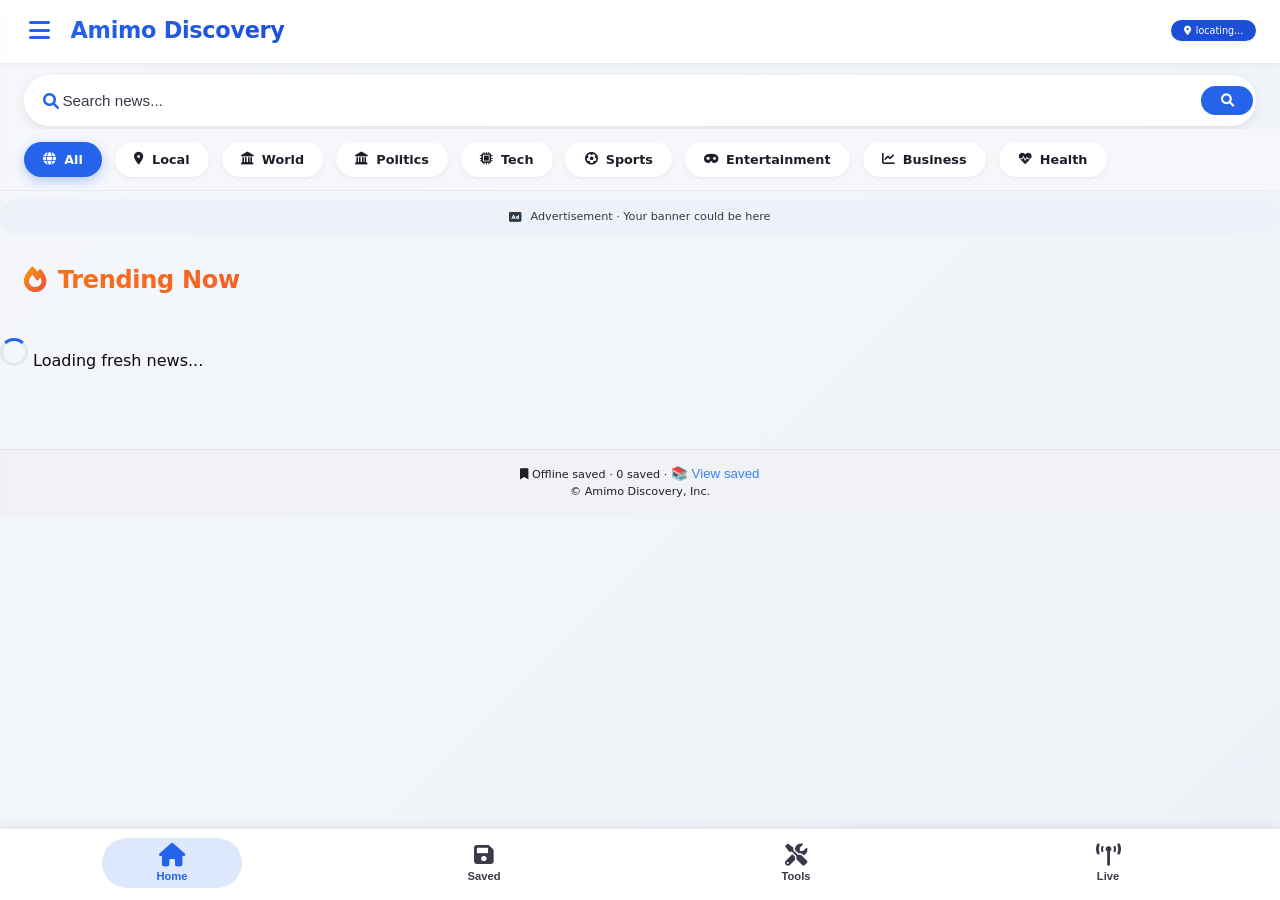
==== index.html @ 867061a9 "Update index.html" ====
<!DOCTYPE html>
<html lang="en">
<head>
  <meta charset="UTF-8">
  <meta name="viewport" content="width=device-width, initial-scale=1.0, user-scalable=yes">
  <meta http-equiv="Cache-Control" content="no-cache, no-store, must-revalidate">
  <meta http-equiv="Pragma" content="no-cache">
  <meta http-equiv="Expires" content="0">
  <title>Amimo Discovery</title>
  <link rel="stylesheet" href="https://cdnjs.cloudflare.com/ajax/libs/font-awesome/6.0.0-beta3/css/all.min.css">
  <link rel="manifest" href="manifest.json">
  <link rel="icon" type="image/png" href="/amimodiscoverynews/icon-512.png">
  <link rel="stylesheet" href="style.css">
</head>
<body>

  <div class="main-header">
    <div class="logo-area">
      <button class="hamburger" id="hamburgerBtn"><i class="fas fa-bars"></i></button>
      <div class="logo">Amimo Discovery</div>
    </div>
    <div class="location-badge" id="countryBadge"><i class="fas fa-map-marker-alt"></i> locating...</div>
  </div>

  <div class="search-zone" id="searchZone">
    <div class="search-wrapper">
      <i class="fas fa-search" style="color: var(--accent-blue);"></i>
      <input type="text" id="searchInput" placeholder="Search news...">
      <button id="searchBtn"><i class="fas fa-search"></i></button>
    </div>
  </div>
  <div id="loadingProgress" class="loading-progress"></div>

  <div id="appView">
    <!-- Category Pills – navigate to individual category files -->
    <div class="categories-row" id="categoryScroll">
      <div class="cat-pill active" data-cat="all"><i class="fas fa-globe"></i> All</div>
      <div class="cat-pill" data-cat="Local"><i class="fas fa-location-dot"></i> Local</div>
      <div class="cat-pill" data-cat="World"><i class="fas fa-landmark"></i> World</div>
      <div class="cat-pill" data-cat="Politics"><i class="fas fa-landmark"></i> Politics</div>
      <div class="cat-pill" data-cat="Technology"><i class="fas fa-microchip"></i> Tech</div>
      <div class="cat-pill" data-cat="Sports"><i class="fas fa-futbol"></i> Sports</div>
      <div class="cat-pill" data-cat="Entertainment"><i class="fas fa-mask"></i> Entertainment</div>
      <div class="cat-pill" data-cat="Business"><i class="fas fa-chart-line"></i> Business</div>
      <div class="cat-pill" data-cat="Health"><i class="fas fa-heartbeat"></i> Health</div>
    </div>

    <div class="ad-banner" id="globalAdBanner"><i class="fas fa-ad"></i> Advertisement · Your banner could be here</div>

    <div class="trending-section" id="trendingSection">
      <div class="trending-title"><i class="fas fa-fire"></i> Trending Now</div>
      <div class="trending-carousel" id="trendingCarousel"></div>
    </div>

    <div id="newsFeedContainer">
      <div id="statusMsg"><div class="loader"></div> Loading fresh news...</div>
      <div id="newsFeed" class="news-feed"></div>
      <div id="loadSentinel" style="height:20px;"></div>
    </div>
  </div>

  <div id="savedView" style="display:none;">
    <div style="padding:1rem;background:var(--card-bg);margin:1rem 1.2rem;border-radius:32px;text-align:center;">
      <i class="fas fa-bookmark"></i> <strong>Your offline library</strong>
    </div>
    <div id="savedFeedContainer">
      <div id="savedFeed" class="saved-feed"></div>
    </div>
  </div>

  <div id="toolsView" style="display:none; padding:1rem 1.5rem;">
    <h2><i class="fas fa-tools"></i> Tools</h2>
    <div style="display:flex;flex-wrap:wrap;gap:1rem;margin-top:1rem;">
      <button class="tool-btn" id="scanJunkBtn"><i class="fas fa-trash-alt"></i> Scan Junk Files</button>
      <button class="tool-btn" id="scanBigFilesBtn"><i class="fas fa-file-archive"></i> Find Big Files</button>
      <button class="tool-btn" id="accessFilesBtn"><i class="fas fa-folder-open"></i> Browse Files</button>
    </div>
    <div id="toolOutput" style="margin-top:1.5rem;background:var(--card-bg);border-radius:28px;padding:1rem;max-height:400px;overflow-y:auto;">
      <p>Select a tool above.</p>
    </div>
  </div>

  <div id="liveView" style="display:none; padding:1rem 1.5rem;">
    <h2><i class="fas fa-broadcast-tower"></i> Live</h2>
    <div style="margin-top:1rem;background:var(--card-bg);border-radius:28px;padding:1rem;min-height:300px;">
      <iframe id="liveIframe" src="about:blank" style="width:100%;height:400px;border:none;border-radius:16px;"></iframe>
    </div>
  </div>

  <footer>
    <i class="fas fa-bookmark"></i> Offline saved · <span id="savedCounter">0</span> saved ·
    <button id="viewSavedBtn" style="background:none;border:none;color:var(--accent-glow);cursor:pointer;">📚 View saved</button><br>
    © Amimo Discovery, Inc.
  </footer>

  <div class="bottom-nav" id="bottomNav">
    <button class="nav-item active" data-nav="home"><i class="fas fa-home"></i><span>Home</span></button>
    <button class="nav-item" data-nav="saved"><i class="fas fa-save"></i><span>Saved</span></button>
    <button class="nav-item" data-nav="tools"><i class="fas fa-tools"></i><span>Tools</span></button>
    <button class="nav-item" data-nav="live"><i class="fas fa-broadcast-tower"></i><span>Live</span></button>
  </div>

  <div class="overlay" id="overlay"></div>
  <div class="side-menu" id="sideMenu">
    <div style="display:flex;justify-content:space-between;">
      <h3><i class="fas fa-bars"></i> Menu</h3>
      <button id="closeMenuBtn" style="background:none;border:none;font-size:1.8rem;cursor:pointer;">&times;</button>
    </div>
    <div class="menu-item" id="menuHome"><i class="fas fa-home"></i> Home</div>
    <div class="menu-item" id="menuTrending"><i class="fas fa-fire"></i> Trending</div>
    <div class="menu-item" id="menuNotification"><i class="fas fa-bell"></i> Notifications <span class="notification-badge">3</span></div>
    <div class="menu-item" id="menuSearch"><i class="fas fa-search"></i> Search Focus</div>
    <div class="menu-item" id="menuAbout"><i class="fas fa-info-circle"></i> About Amimo</div>
    <div class="theme-toggle">
      <span><i class="fas fa-moon"></i> Dark / Light</span>
      <label><input type="checkbox" id="themeSwitch"> <span style="margin-left:8px;">🌓</span></label>
    </div>
    <div class="menu-item" id="menuSaved"><i class="fas fa-database"></i> Saved Articles</div>
    <div class="menu-item" id="menuTools"><i class="fas fa-tools"></i> Tools</div>
    <div class="menu-item" id="menuLive"><i class="fas fa-broadcast-tower"></i> Live</div>
    <div><small><i class="fas fa-info-circle"></i> Tap "Save" on any article → stored offline.</small></div>
  </div>

  <div id="offlineMessage" style="display:none;position:fixed;bottom:80px;left:50%;transform:translateX(-50%);background:var(--accent-dark);color:white;padding:0.5rem 1.5rem;border-radius:40px;z-index:9999;font-size:0.85rem;box-shadow:var(--shadow-md);">
    <i class="fas fa-wifi"></i> You are offline
  </div>

  <script src="main.js"></script>
  <script>
    if ('serviceWorker' in navigator) {
      window.addEventListener('load', async () => {
        try {
          const registration = await navigator.serviceWorker.register('/amimodiscoverynews/sw.js');
          console.log('SW registered:', registration);
        } catch (e) { console.log('SW registration skipped:', e); }
      });
    }
  </script>
</body>
</html>
---- style.css ----
/* ================================================================
   style.css – Amimo Discovery
   Full with dark shimmer for all images (including trending)
   ================================================================ */

* {
    margin: 0;
    padding: 0;
    box-sizing: border-box;
    transition: background-color 0.25s ease, color 0.2s ease, box-shadow 0.2s ease, transform 0.2s;
}

:root {
    --bg-start: #f5f7fb;
    --bg-end: #eef2f8;
    --card-bg: #ffffff;
    --card-bg-dark: #1a1d2b;
    --text-primary: #0a0a0a;
    --text-secondary: #1e1e2a;
    --text-muted: #3a3a4a;
    --accent-blue: #2563eb;
    --accent-dark: #1d4ed8;
    --accent-glow: #3b82f6;
    --header-bg: rgba(255, 255, 255, 0.96);
    --ticker-bg: #f0f2f6;
    --ticker-text: #1e1e2a;
    --sidebar-bg: rgba(255, 255, 255, 0.98);
    --shadow-sm: 0 2px 6px rgba(0, 0, 0, 0.04), 0 1px 2px rgba(0, 0, 0, 0.03);
    --shadow-md: 0 4px 12px rgba(0, 0, 0, 0.08);
    --shadow-lg: 0 12px 28px rgba(0, 0, 0, 0.1);
    --progress-bar: #2563eb;
    --ad-bg: #eef2f8;
    --ad-text: #2d3a4a;
    --bottom-nav-bg: rgba(255, 255, 255, 0.96);
    --desc-blur: rgba(255, 255, 255, 0.3);
}

body.dark {
    --bg-start: #0d1117;
    --bg-end: #12161e;
    --card-bg: #1a1e2a;
    --card-bg-dark: #1a1e2a;
    --text-primary: #f0f3fa;
    --text-secondary: #e2e8f0;
    --text-muted: #a0aec0;
    --accent-blue: #3b82f6;
    --accent-dark: #2563eb;
    --accent-glow: #60a5fa;
    --header-bg: rgba(13, 17, 23, 0.96);
    --ticker-bg: #151b26;
    --ticker-text: #cbd5e1;
    --sidebar-bg: rgba(20, 25, 35, 0.98);
    --shadow-sm: 0 2px 6px rgba(0, 0, 0, 0.3);
    --shadow-md: 0 4px 12px rgba(0, 0, 0, 0.4);
    --shadow-lg: 0 12px 28px rgba(0, 0, 0, 0.5);
    --ad-bg: #151b26;
    --ad-text: #a0aec0;
    --bottom-nav-bg: rgba(13, 17, 23, 0.95);
    --desc-blur: rgba(0, 0, 0, 0.2);
}

body {
    font-family: 'Inter', system-ui, -apple-system, 'Segoe UI', sans-serif;
    background: linear-gradient(135deg, var(--bg-start), var(--bg-end));
    min-height: 100vh;
    color: var(--text-primary);
    scroll-behavior: smooth;
    padding-bottom: 72px;
    line-height: 1.5;
}

/* ========== HEADER ========== */
.main-header {
    background: var(--header-bg);
    backdrop-filter: blur(12px);
    padding: 0.75rem 1.5rem;
    display: flex;
    align-items: center;
    justify-content: space-between;
    position: sticky;
    top: 0;
    z-index: 1000;
    border-bottom: 1px solid transparent;
    box-shadow: var(--shadow-sm);
}

.logo-area {
    display: flex;
    align-items: center;
    gap: 1rem;
}

.hamburger {
    background: none;
    border: none;
    font-size: 1.5rem;
    color: var(--accent-blue);
    cursor: pointer;
    padding: 0.3rem;
    border-radius: 50%;
    transition: background 0.2s;
}

.hamburger:hover {
    background: rgba(37, 99, 235, 0.1);
}

.logo {
    font-weight: 800;
    font-size: 1.4rem;
    background: linear-gradient(135deg, var(--accent-blue), var(--accent-dark));
    -webkit-background-clip: text;
    background-clip: text;
    color: transparent;
    letter-spacing: -0.3px;
}

.location-badge {
    background: var(--accent-dark);
    padding: 0.2rem 0.8rem;
    border-radius: 40px;
    font-size: 0.6rem;
    font-weight: 500;
    color: white;
    display: flex;
    align-items: center;
    gap: 0.3rem;
    box-shadow: var(--shadow-sm);
    cursor: pointer;
    transition: background 0.2s, transform 0.2s;
    user-select: none;
}
.location-badge:hover {
    background: var(--accent-blue);
    transform: scale(1.02);
}
.location-badge:active {
    transform: scale(0.96);
}

/* ========== SEARCH ZONE ========== */
.search-zone {
    padding: 0.8rem 1.5rem 0.2rem 1.5rem;
    transition: all 0.3s ease;
}

.search-wrapper {
    background: var(--card-bg);
    border-radius: 60px;
    display: flex;
    align-items: center;
    padding: 0.2rem 0.2rem 0.2rem 1.2rem;
    box-shadow: var(--shadow-md);
    transition: all 0.25s;
}

.search-wrapper:focus-within {
    box-shadow: 0 0 0 2px var(--accent-blue), var(--shadow-md);
    transform: translateY(-1px);
}

.search-wrapper input {
    flex: 1;
    border: none;
    padding: 0.85rem 0.2rem;
    font-size: 0.95rem;
    background: transparent;
    color: var(--text-primary);
    outline: none;
    font-weight: 500;
}

.search-wrapper input::placeholder {
    color: var(--text-muted);
    font-weight: 400;
}

.search-wrapper button {
    background: var(--accent-blue);
    border: none;
    padding: 0.5rem 1.2rem;
    border-radius: 50px;
    color: white;
    font-weight: 600;
    cursor: pointer;
    display: flex;
    align-items: center;
    gap: 0.4rem;
    transition: all 0.2s;
}

.search-wrapper button:hover {
    background: var(--accent-dark);
    transform: scale(0.98);
}

.search-zone.floating-top {
    position: fixed;
    top: 0;
    left: 0;
    right: 0;
    background: var(--header-bg);
    backdrop-filter: blur(20px);
    padding: 0.8rem 1.5rem;
    z-index: 1050;
    animation: slideDown 0.3s;
    box-shadow: var(--shadow-md);
}

/* ========== LOADING PROGRESS ========== */
.loading-progress {
    position: fixed;
    top: 70px;
    left: 0;
    width: 0%;
    height: 3px;
    background: linear-gradient(90deg, var(--accent-blue), var(--accent-glow));
    z-index: 2000;
    transition: width 0.3s ease;
    box-shadow: 0 0 6px var(--accent-glow);
    pointer-events: none;
}

/* ========== CATEGORIES ROW ========== */
.categories-row {
    padding: 0.8rem 1.5rem;
    overflow-x: auto;
    white-space: nowrap;
    display: flex;
    gap: 0.8rem;
    scrollbar-width: thin;
    position: sticky;
    top: 68px;
    background: var(--bg-start);
    backdrop-filter: blur(16px);
    z-index: 99;
    border-bottom: 1px solid rgba(0,0,0,0.05);
}

.cat-pill {
    display: inline-flex;
    align-items: center;
    gap: 0.5rem;
    background: var(--card-bg);
    padding: 0.5rem 1.2rem;
    border-radius: 40px;
    font-size: 0.8rem;
    font-weight: 600;
    color: var(--text-secondary);
    cursor: pointer;
    box-shadow: var(--shadow-sm);
    transition: all 0.2s;
    text-decoration: none;
    border: none;
}

.cat-pill.active {
    background: var(--accent-blue);
    color: white;
    box-shadow: 0 4px 12px rgba(37, 99, 235, 0.3);
}

.cat-pill:hover {
    transform: translateY(-2px);
    background: var(--accent-blue);
    color: white;
}

/* ========== AD BANNER ========== */
.ad-banner, .inline-ad {
    background: var(--ad-bg);
    color: var(--ad-text);
    text-align: center;
    padding: 0.6rem;
    margin: 0.5rem 0;
    border-radius: 28px;
    font-size: 0.7rem;
    font-weight: 500;
    display: flex;
    align-items: center;
    justify-content: center;
    gap: 0.5rem;
    backdrop-filter: blur(4px);
}

/* ========== TRENDING SECTION ========== */
.trending-section {
    padding: 1.2rem 1.5rem 0.5rem;
}

.trending-title {
    font-size: 1.5rem;
    font-weight: 800;
    margin-bottom: 1.2rem;
    display: flex;
    align-items: center;
    gap: 0.75rem;
    background: linear-gradient(135deg, #f97316, #ef4444, #f59e0b);
    -webkit-background-clip: text;
    background-clip: text;
    color: transparent;
    letter-spacing: -0.3px;
}

.trending-title i {
    background: linear-gradient(135deg, #f59e0b, #ef4444);
    -webkit-background-clip: text;
    background-clip: text;
    color: transparent;
    font-size: 1.6rem;
}

.trending-carousel {
    display: flex;
    overflow-x: auto;
    scroll-snap-type: x mandatory;
    gap: 1rem;
    scroll-behavior: smooth;
    cursor: grab;
    padding-bottom: 0.8rem;
}

.trend-card-full {
    flex: 0 0 280px;
    scroll-snap-align: start;
    background: var(--card-bg);
    border-radius: 24px;
    overflow: hidden;
    box-shadow: var(--shadow-md);
    transition: transform 0.2s, box-shadow 0.2s;
    position: relative;
}

.trend-card-full:hover {
    transform: translateY(-4px);
    box-shadow: var(--shadow-lg);
}

.trend-card-full img {
    width: 100%;
    height: 160px;
    object-fit: cover;
}

.trend-info {
    padding: 1rem;
}

.trend-info h3 {
    font-size: 1rem;
    margin-bottom: 0.4rem;
    line-height: 1.3;
    color: var(--accent-blue);
}

.trend-info h3 a {
    text-decoration: none;
    color: var(--text-primary);
}
.trend-info h3 a:hover {
    color: var(--accent-blue);
}

.trend-meta {
    display: flex;
    gap: 0.8rem;
    font-size: 0.7rem;
    color: var(--text-muted);
    margin: 0.5rem 0;
}

.trend-card-full::after {
    content: '⚡ HOT';
    position: absolute;
    top: 10px;
    right: -30px;
    background: linear-gradient(135deg, #ef4444, #dc2626);
    color: white;
    font-size: 0.7rem;
    font-weight: 700;
    padding: 4px 30px;
    transform: rotate(45deg);
    z-index: 2;
    box-shadow: 0 2px 5px rgba(0,0,0,0.2);
    letter-spacing: 1px;
}

/* ========== NEWS FEED ========== */
.news-feed, .saved-feed {
    display: flex;
    flex-direction: column;
    gap: 1.25rem;
    padding: 0 1.5rem 2rem;
}

.category-section {
    margin-bottom: 1.5rem;
}

.category-section-title {
    font-size: 1.2rem;
    font-weight: 700;
    margin: 0 0 1rem 0;
    padding-left: 0.75rem;
    border-left: 4px solid var(--accent-blue);
    color: var(--accent-blue);
}

.news-card {
    background: var(--card-bg);
    border-radius: 28px;
    overflow: hidden;
    box-shadow: var(--shadow-md);
    transition: all 0.25s ease;
    width: 100%;
    margin-bottom: 1.25rem;
}

.news-card:hover {
    transform: translateY(-3px);
    box-shadow: var(--shadow-lg);
}

/* ---- DARK SHIMMER LOADING PLACEHOLDER (for all images) ---- */
.trend-img,
.card-img {
    background: #111111 !important;
    background-image: linear-gradient(
        135deg,
        #1a1a1a 25%,
        #3a3a3a 50%,
        #1a1a1a 75%
    ) !important;
    background-size: 200% 100% !important;
    animation: shimmer 1.8s ease-in-out infinite !important;
}

/* Individual heights */
.card-img {
    width: 100%;
    height: 200px;
    object-fit: cover;
}
.trend-img {
    width: 100%;
    height: 160px;
    object-fit: cover;
}

@keyframes shimmer {
    0% {
        background-position: -200% 0;
    }
    100% {
        background-position: 200% 0;
    }
}

.card-body {
    padding: 1rem 1.2rem 1.2rem;
}

.news-meta {
    display: flex;
    gap: 0.8rem;
    font-size: 0.7rem;
    color: var(--text-muted);
    margin-bottom: 0.5rem;
    flex-wrap: wrap;
    align-items: center;
}

.source-tag {
    background: var(--ad-bg);
    padding: 0.25rem 0.7rem;
    border-radius: 30px;
    font-weight: 600;
    font-size: 0.7rem;
    color: var(--accent-blue);
}

.news-title {
    font-size: 1rem;
    font-weight: 700;
    margin-bottom: 0.4rem;
    line-height: 1.4;
}

.news-title a {
    text-decoration: none;
    color: var(--text-primary);
    transition: color 0.2s;
}

.news-title a:hover {
    color: var(--accent-blue);
}

.news-desc {
    font-size: 0.75rem;
    color: var(--text-secondary);
    line-height: 1.45;
    margin: 0.6rem 0;
    display: -webkit-box;
    -webkit-line-clamp: 2;
    -webkit-box-orient: vertical;
    overflow: hidden;
    background: var(--desc-blur);
    backdrop-filter: blur(2px);
    padding: 0.2rem 0.3rem;
    border-radius: 12px;
}

.action-row {
    display: flex;
    gap: 0.8rem;
    margin-top: 0.7rem;
    flex-wrap: wrap;
}

.btn-primary, .btn-save, .btn-remove, .btn-share {
    border: none;
    padding: 0.35rem 1rem;
    border-radius: 40px;
    font-size: 0.7rem;
    font-weight: 600;
    cursor: pointer;
    display: inline-flex;
    align-items: center;
    gap: 0.4rem;
    transition: all 0.2s;
}

.btn-primary {
    background: var(--accent-blue);
    color: white;
}
.btn-primary:hover {
    background: var(--accent-dark);
    transform: scale(0.97);
}
.btn-save {
    background: #1e293b;
    color: white;
}
.btn-save:hover {
    background: #0f172a;
}
.btn-remove {
    background: #dc2626;
    color: white;
}
.btn-remove:hover {
    background: #b91c1c;
}
.btn-share {
    background: #10b981;
    color: white;
}
.btn-share:hover {
    background: #059669;
}

/* Show More */
.show-more-link {
    display: block;
    text-decoration: none;
    margin: 12px 0;
}
.show-more-btn {
    background: linear-gradient(135deg, var(--accent-blue), var(--accent-dark));
    color: white;
    border: none;
    padding: 0.7rem 1rem;
    border-radius: 60px;
    font-size: 0.85rem;
    font-weight: 600;
    cursor: pointer;
    display: flex;
    align-items: center;
    justify-content: center;
    gap: 0.6rem;
    width: 100%;
    transition: all 0.2s;
}
.show-more-btn:hover {
    transform: scale(1.01);
    box-shadow: 0 6px 14px rgba(37, 99, 235, 0.3);
}

/* Top News */
.top-news-section {
    margin: 2rem 0 1rem;
    border-top: 2px solid var(--accent-glow);
    padding-top: 1.2rem;
}
.top-news-title {
    font-size: 1.3rem;
    font-weight: 700;
    margin-bottom: 1rem;
    display: flex;
    align-items: center;
    gap: 0.5rem;
    color: #f59e0b;
}
.top-news-grid {
    display: flex;
    flex-direction: column;
    gap: 1.25rem;
}

/* Footer */
footer {
    background: var(--ticker-bg);
    color: var(--ticker-text);
    padding: 1rem 1.5rem;
    text-align: center;
    font-size: 0.7rem;
    margin-top: 1.5rem;
    border-top: 1px solid rgba(0,0,0,0.05);
}

/* Bottom Navigation */
.bottom-nav {
    position: fixed;
    bottom: 0;
    left: 0;
    width: 100%;
    background: var(--bottom-nav-bg);
    backdrop-filter: blur(20px);
    display: flex;
    justify-content: space-around;
    align-items: center;
    padding: 8px 16px 12px;
    box-shadow: 0 -2px 12px rgba(0, 0, 0, 0.08);
    border-top: 1px solid rgba(255, 255, 255, 0.1);
    z-index: 1200;
}

.nav-item {
    display: flex;
    flex-direction: column;
    align-items: center;
    gap: 4px;
    background: transparent;
    border: none;
    cursor: pointer;
    font-size: 0.7rem;
    font-weight: 600;
    color: var(--text-muted);
    transition: 0.2s;
    padding: 6px 20px;
    border-radius: 40px;
    flex: 1;
    max-width: 140px;
}

.nav-item i {
    font-size: 1.4rem;
}

.nav-item.active {
    background: rgba(37, 99, 235, 0.15);
    color: var(--accent-blue);
}

.nav-item.active i {
    transform: scale(1.05);
}

/* Side Menu */
.side-menu {
    position: fixed;
    top: 0;
    left: -320px;
    width: 300px;
    height: 100vh;
    background: var(--sidebar-bg);
    backdrop-filter: blur(20px);
    z-index: 1100;
    transition: left 0.25s;
    padding: 1.5rem;
    display: flex;
    flex-direction: column;
    gap: 1rem;
    overflow-y: auto;
    box-shadow: 4px 0 20px rgba(0,0,0,0.2);
}
.side-menu.open { left: 0; }

.overlay {
    position: fixed;
    top: 0;
    left: 0;
    width: 100%;
    height: 100%;
    background: rgba(0,0,0,0.4);
    backdrop-filter: blur(3px);
    z-index: 1050;
    display: none;
}
.overlay.show { display: block; }

.menu-item {
    display: flex;
    align-items: center;
    gap: 0.8rem;
    padding: 0.7rem 1rem;
    border-radius: 60px;
    background: var(--card-bg);
    cursor: pointer;
    transition: 0.2s;
    color: var(--text-primary);
    font-weight: 500;
}
.menu-item:hover {
    background: var(--accent-blue);
    color: white;
}

.theme-toggle {
    display: flex;
    justify-content: space-between;
    align-items: center;
    padding: 0.5rem 1rem;
    background: var(--card-bg);
    border-radius: 60px;
}

.notification-badge {
    background: #ef4444;
    color: white;
    border-radius: 20px;
    padding: 0.1rem 0.5rem;
    font-size: 0.7rem;
    margin-left: auto;
}

/* Loaders */
.loader {
    border: 3px solid var(--border-light, #e2e8f0);
    border-top: 3px solid var(--accent-blue);
    border-radius: 50%;
    width: 28px;
    height: 28px;
    animation: spin 0.8s linear infinite;
    display: inline-block;
}
.end-loader {
    text-align: center;
    padding: 1rem;
}
.retry-button {
    background: var(--accent-dark);
    color: white;
    border: none;
    padding: 0.6rem 1.8rem;
    border-radius: 40px;
    cursor: pointer;
    font-weight: 600;
    transition: 0.2s;
}
.retry-button:hover {
    background: var(--accent-blue);
}

@keyframes spin {
    to { transform: rotate(360deg); }
}
@keyframes slideDown {
    from { transform: translateY(-100%); }
    to { transform: translateY(0); }
}

/* Offline Overlay (hidden by default) */
#offlineOverlay {
    position: fixed;
    top: 0;
    left: 0;
    right: 0;
    bottom: 60px;
    background: #ffffff;
    z-index: 9990;
    display: none;
    flex-direction: column;
    align-items: center;
    justify-content: center;
    padding: 20px;
    text-align: center;
}
.offline-icon {
    font-size: 48px;
    color: #64748b;
    margin-bottom: 16px;
}
.offline-title {
    font-size: 20px;
    font-weight: 600;
    color: #1e293b;
    margin-bottom: 8px;
}
.offline-message {
    color: #64748b;
    margin-bottom: 20px;
}
.retry-btn {
    background: #3b82f6;
    color: white;
    border: none;
    padding: 10px 24px;
    border-radius: 40px;
    font-size: 16px;
    cursor: pointer;
    transition: background 0.3s;
}
.retry-btn:hover {
    background: #2563eb;
}
/* ========== TOOLS VIEW ========== */
#toolsView {
    padding: 1rem 1.5rem;
}
#toolsView h2 {
    font-size: 1.5rem;
    font-weight: 700;
    margin-bottom: 1rem;
    color: var(--accent-blue);
    display: flex;
    align-items: center;
    gap: 0.6rem;
}
#toolsView h2 i {
    color: var(--accent-blue);
}

.tool-btn {
    background: var(--accent-blue);
    color: white;
    border: none;
    padding: 0.8rem 1.5rem;
    border-radius: 60px;
    font-weight: 600;
    font-size: 0.9rem;
    display: inline-flex;
    align-items: center;
    gap: 0.6rem;
    box-shadow: var(--shadow-md);
    cursor: pointer;
    transition: all 0.2s;
    flex: 1 0 auto;
    min-width: 140px;
}
.tool-btn:hover {
    background: var(--accent-dark);
    transform: scale(1.02);
    box-shadow: var(--shadow-lg);
}
.tool-btn:active {
    transform: scale(0.97);
}
.tool-btn i {
    font-size: 1.1rem;
}

#toolOutput {
    margin-top: 1.5rem;
    background: var(--card-bg);
    border-radius: 28px;
    padding: 1.2rem;
    max-height: 400px;
    overflow-y: auto;
    box-shadow: var(--shadow-md);
    color: var(--text-primary);
}
#toolOutput p {
    margin: 0.5rem 0;
    line-height: 1.5;
}
#toolOutput ul {
    padding-left: 1.2rem;
    margin: 0.5rem 0;
}
#toolOutput li {
    padding: 0.5rem 0;
    border-bottom: 1px solid var(--ad-bg);
    display: flex;
    justify-content: space-between;
    align-items: center;
    list-style: none;
}
#toolOutput .loader {
    display: inline-block;
    margin-right: 0.5rem;
}
#toolOutput .delete-file-btn {
    background: #dc2626;
    color: white;
    border: none;
    border-radius: 20px;
    padding: 0.2rem 0.8rem;
    font-size: 0.7rem;
    cursor: pointer;
    transition: background 0.2s;
}
#toolOutput .delete-file-btn:hover {
    background: #b91c1c;
}

/* Responsive tools buttons */
@media (max-width: 600px) {
    #toolsView .tool-btn {
        min-width: 100%;
        justify-content: center;
    }
}
/* Horizontal sections (for Local category) */
.horizontal-section {
    margin-bottom: 2rem;
}
.section-title {
    font-size: 1.1rem;
    font-weight: 700;
    margin-bottom: 0.8rem;
    color: var(--accent-blue);
    border-left: 3px solid var(--accent-blue);
    padding-left: 0.6rem;
}
.horizontal-scroll {
    display: flex;
    overflow-x: auto;
    gap: 1rem;
    padding-bottom: 0.5rem;
    scroll-snap-type: x mandatory;
    -webkit-overflow-scrolling: touch;
}
.horizontal-card {
    scroll-snap-align: start;
    flex: 0 0 240px;
    background: var(--card-bg);
    border-radius: 20px;
    overflow: hidden;
    box-shadow: var(--shadow-sm);
    transition: transform 0.2s, box-shadow 0.2s;
}
.horizontal-card:hover {
    transform: translateY(-4px);
    box-shadow: var(--shadow-md);
}
.horizontal-card .card-img {
    height: 130px;
}
.horizontal-card .card-body {
    padding: 0.6rem;
}
.horizontal-card .news-title {
    font-size: 0.85rem;
    line-height: 1.2;
}

/* Responsive */
@media (max-width: 700px) {
    .card-img {
        height: 180px;
    }
    .categories-row {
        top: 66px;
    }
    .bottom-nav {
        padding: 6px 12px;
    }
    .nav-item {
        padding: 4px 12px;
        max-width: 100px;
    }
    .nav-item i {
        font-size: 1.3rem;
    }
    .trend-card-full {
        flex: 0 0 85%;
    }
    .category-section .news-card {
        margin-bottom: 1rem;
    }
    .location-badge {
        font-size: 0.5rem;
        padding: 0.15rem 0.6rem;
    }
}
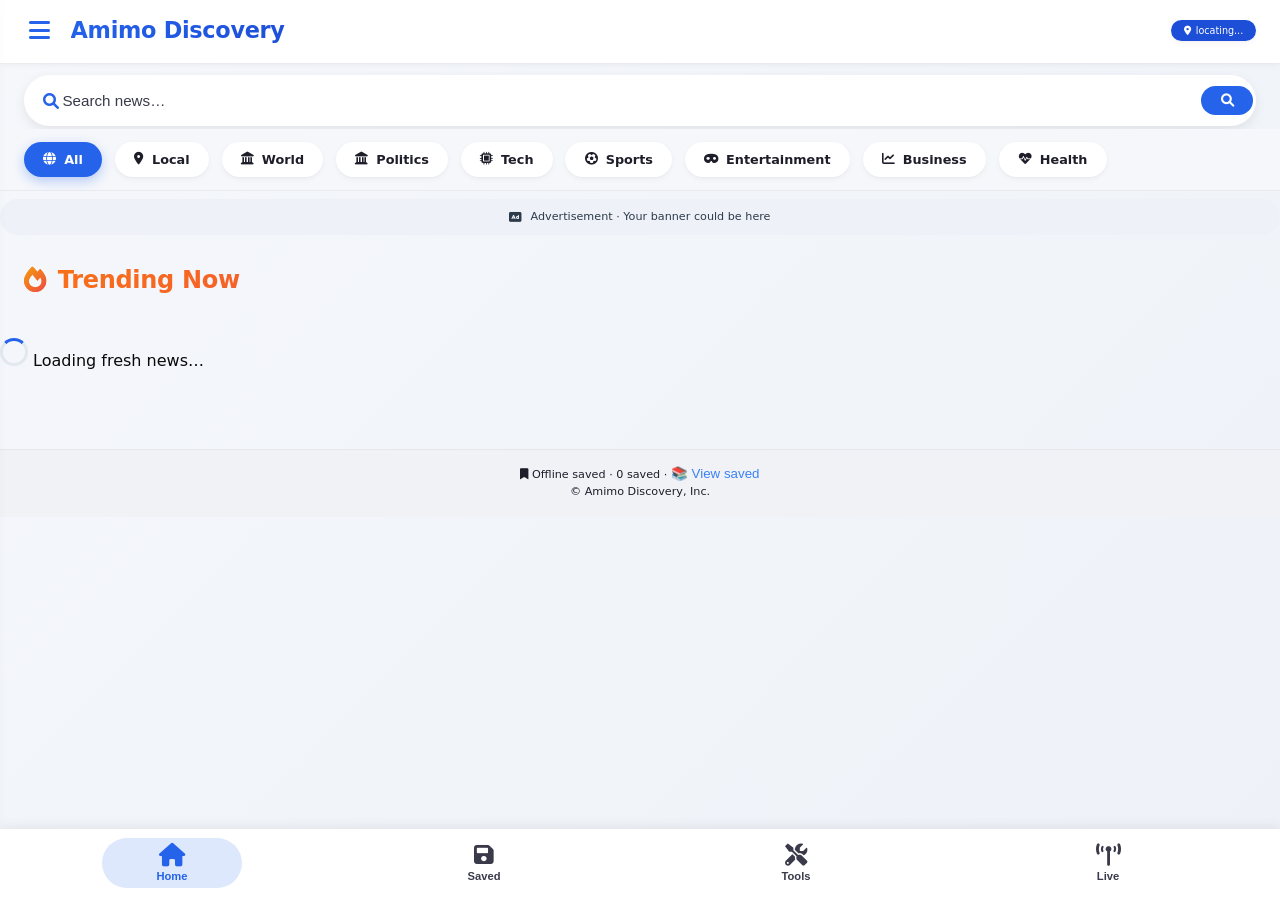
==== commit c8e4a679: "Update index.html" ====
--- a/index.html
+++ b/index.html
@@ -1,140 +1,140 @@
 <!DOCTYPE html>
 <html lang="en">
 <head>
-  <meta charset="UTF-8">
-  <meta name="viewport" content="width=device-width, initial-scale=1.0, user-scalable=yes">
-  <meta http-equiv="Cache-Control" content="no-cache, no-store, must-revalidate">
-  <meta http-equiv="Pragma" content="no-cache">
-  <meta http-equiv="Expires" content="0">
-  <title>Amimo Discovery</title>
-  <link rel="stylesheet" href="https://cdnjs.cloudflare.com/ajax/libs/font-awesome/6.0.0-beta3/css/all.min.css">
-  <link rel="manifest" href="manifest.json">
-  <link rel="icon" type="image/png" href="/amimodiscoverynews/icon-512.png">
-  <link rel="stylesheet" href="style.css">
+    <meta charset="UTF-8" />
+    <meta name="viewport" content="width=device-width, initial-scale=1.0, user-scalable=yes" />
+    <meta http-equiv="Cache-Control" content="no-cache, no-store, must-revalidate" />
+    <meta http-equiv="Pragma" content="no-cache" />
+    <meta http-equiv="Expires" content="0" />
+    <title>Amimo Discovery</title>
+    <link rel="stylesheet" href="https://cdnjs.cloudflare.com/ajax/libs/font-awesome/6.0.0-beta3/css/all.min.css" />
+    <link rel="manifest" href="manifest.json" />
+    <link rel="icon" type="image/png" href="/amimodiscoverynews/icon-512.png" />
+    <link rel="stylesheet" href="style.css" />
 </head>
 <body>
 
-  <div class="main-header">
-    <div class="logo-area">
-      <button class="hamburger" id="hamburgerBtn"><i class="fas fa-bars"></i></button>
-      <div class="logo">Amimo Discovery</div>
-    </div>
-    <div class="location-badge" id="countryBadge"><i class="fas fa-map-marker-alt"></i> locating...</div>
-  </div>
-
-  <div class="search-zone" id="searchZone">
-    <div class="search-wrapper">
-      <i class="fas fa-search" style="color: var(--accent-blue);"></i>
-      <input type="text" id="searchInput" placeholder="Search news...">
-      <button id="searchBtn"><i class="fas fa-search"></i></button>
-    </div>
-  </div>
-  <div id="loadingProgress" class="loading-progress"></div>
-
-  <div id="appView">
-    <!-- Category Pills – navigate to individual category files -->
-    <div class="categories-row" id="categoryScroll">
-      <div class="cat-pill active" data-cat="all"><i class="fas fa-globe"></i> All</div>
-      <div class="cat-pill" data-cat="Local"><i class="fas fa-location-dot"></i> Local</div>
-      <div class="cat-pill" data-cat="World"><i class="fas fa-landmark"></i> World</div>
-      <div class="cat-pill" data-cat="Politics"><i class="fas fa-landmark"></i> Politics</div>
-      <div class="cat-pill" data-cat="Technology"><i class="fas fa-microchip"></i> Tech</div>
-      <div class="cat-pill" data-cat="Sports"><i class="fas fa-futbol"></i> Sports</div>
-      <div class="cat-pill" data-cat="Entertainment"><i class="fas fa-mask"></i> Entertainment</div>
-      <div class="cat-pill" data-cat="Business"><i class="fas fa-chart-line"></i> Business</div>
-      <div class="cat-pill" data-cat="Health"><i class="fas fa-heartbeat"></i> Health</div>
+    <div class="main-header">
+        <div class="logo-area">
+            <button class="hamburger" id="hamburgerBtn"><i class="fas fa-bars"></i></button>
+            <div class="logo">Amimo Discovery</div>
+        </div>
+        <div class="location-badge" id="countryBadge"><i class="fas fa-map-marker-alt"></i> locating…</div>
     </div>
 
-    <div class="ad-banner" id="globalAdBanner"><i class="fas fa-ad"></i> Advertisement · Your banner could be here</div>
+    <div class="search-zone" id="searchZone">
+        <div class="search-wrapper">
+            <i class="fas fa-search" style="color: var(--accent-blue);"></i>
+            <input type="text" id="searchInput" placeholder="Search news…" />
+            <button id="searchBtn"><i class="fas fa-search"></i></button>
+        </div>
+    </div>
+    <div id="loadingProgress" class="loading-progress"></div>
 
-    <div class="trending-section" id="trendingSection">
-      <div class="trending-title"><i class="fas fa-fire"></i> Trending Now</div>
-      <div class="trending-carousel" id="trendingCarousel"></div>
+    <div id="appView">
+        <!-- Category Pills -->
+        <div class="categories-row" id="categoryScroll">
+            <div class="cat-pill active" data-cat="all"><i class="fas fa-globe"></i> All</div>
+            <div class="cat-pill" data-cat="Local"><i class="fas fa-location-dot"></i> Local</div>
+            <div class="cat-pill" data-cat="World"><i class="fas fa-landmark"></i> World</div>
+            <div class="cat-pill" data-cat="Politics"><i class="fas fa-landmark"></i> Politics</div>
+            <div class="cat-pill" data-cat="Technology"><i class="fas fa-microchip"></i> Tech</div>
+            <div class="cat-pill" data-cat="Sports"><i class="fas fa-futbol"></i> Sports</div>
+            <div class="cat-pill" data-cat="Entertainment"><i class="fas fa-mask"></i> Entertainment</div>
+            <div class="cat-pill" data-cat="Business"><i class="fas fa-chart-line"></i> Business</div>
+            <div class="cat-pill" data-cat="Health"><i class="fas fa-heartbeat"></i> Health</div>
+        </div>
+
+        <div class="ad-banner" id="globalAdBanner"><i class="fas fa-ad"></i> Advertisement · Your banner could be here</div>
+
+        <div class="trending-section" id="trendingSection">
+            <div class="trending-title"><i class="fas fa-fire"></i> Trending Now</div>
+            <div class="trending-carousel" id="trendingCarousel"></div>
+        </div>
+
+        <div id="newsFeedContainer">
+            <div id="statusMsg"><div class="loader"></div> Loading fresh news…</div>
+            <div id="newsFeed" class="news-feed"></div>
+            <div id="loadSentinel" style="height:20px;"></div>
+        </div>
     </div>
 
-    <div id="newsFeedContainer">
-      <div id="statusMsg"><div class="loader"></div> Loading fresh news...</div>
-      <div id="newsFeed" class="news-feed"></div>
-      <div id="loadSentinel" style="height:20px;"></div>
+    <div id="savedView" style="display:none;">
+        <div style="padding:1rem;background:var(--card-bg);margin:1rem 1.2rem;border-radius:32px;text-align:center;">
+            <i class="fas fa-bookmark"></i> <strong>Your offline library</strong>
+        </div>
+        <div id="savedFeedContainer">
+            <div id="savedFeed" class="saved-feed"></div>
+        </div>
     </div>
-  </div>
 
-  <div id="savedView" style="display:none;">
-    <div style="padding:1rem;background:var(--card-bg);margin:1rem 1.2rem;border-radius:32px;text-align:center;">
-      <i class="fas fa-bookmark"></i> <strong>Your offline library</strong>
+    <div id="toolsView" style="display:none; padding:1rem 1.5rem;">
+        <h2><i class="fas fa-tools"></i> Tools</h2>
+        <div style="display:flex;flex-wrap:wrap;gap:1rem;margin-top:1rem;">
+            <button class="tool-btn" id="scanJunkBtn"><i class="fas fa-trash-alt"></i> Scan Junk Files</button>
+            <button class="tool-btn" id="scanBigFilesBtn"><i class="fas fa-file-archive"></i> Find Big Files</button>
+            <button class="tool-btn" id="accessFilesBtn"><i class="fas fa-folder-open"></i> Browse Files</button>
+        </div>
+        <div id="toolOutput" style="margin-top:1.5rem;background:var(--card-bg);border-radius:28px;padding:1rem;max-height:400px;overflow-y:auto;">
+            <p>Select a tool above.</p>
+        </div>
     </div>
-    <div id="savedFeedContainer">
-      <div id="savedFeed" class="saved-feed"></div>
+
+    <div id="liveView" style="display:none; padding:1rem 1.5rem;">
+        <h2><i class="fas fa-broadcast-tower"></i> Live</h2>
+        <div style="margin-top:1rem;background:var(--card-bg);border-radius:28px;padding:1rem;min-height:300px;">
+            <iframe id="liveIframe" src="about:blank" style="width:100%;height:400px;border:none;border-radius:16px;"></iframe>
+        </div>
     </div>
-  </div>
 
-  <div id="toolsView" style="display:none; padding:1rem 1.5rem;">
-    <h2><i class="fas fa-tools"></i> Tools</h2>
-    <div style="display:flex;flex-wrap:wrap;gap:1rem;margin-top:1rem;">
-      <button class="tool-btn" id="scanJunkBtn"><i class="fas fa-trash-alt"></i> Scan Junk Files</button>
-      <button class="tool-btn" id="scanBigFilesBtn"><i class="fas fa-file-archive"></i> Find Big Files</button>
-      <button class="tool-btn" id="accessFilesBtn"><i class="fas fa-folder-open"></i> Browse Files</button>
+    <footer>
+        <i class="fas fa-bookmark"></i> Offline saved · <span id="savedCounter">0</span> saved ·
+        <button id="viewSavedBtn" style="background:none;border:none;color:var(--accent-glow);cursor:pointer;">📚 View saved</button><br />
+        © Amimo Discovery, Inc.
+    </footer>
+
+    <div class="bottom-nav" id="bottomNav">
+        <button class="nav-item active" data-nav="home"><i class="fas fa-home"></i><span>Home</span></button>
+        <button class="nav-item" data-nav="saved"><i class="fas fa-save"></i><span>Saved</span></button>
+        <button class="nav-item" data-nav="tools"><i class="fas fa-tools"></i><span>Tools</span></button>
+        <button class="nav-item" data-nav="live"><i class="fas fa-broadcast-tower"></i><span>Live</span></button>
     </div>
-    <div id="toolOutput" style="margin-top:1.5rem;background:var(--card-bg);border-radius:28px;padding:1rem;max-height:400px;overflow-y:auto;">
-      <p>Select a tool above.</p>
+
+    <div class="overlay" id="overlay"></div>
+    <div class="side-menu" id="sideMenu">
+        <div style="display:flex;justify-content:space-between;">
+            <h3><i class="fas fa-bars"></i> Menu</h3>
+            <button id="closeMenuBtn" style="background:none;border:none;font-size:1.8rem;cursor:pointer;">&times;</button>
+        </div>
+        <div class="menu-item" id="menuHome"><i class="fas fa-home"></i> Home</div>
+        <div class="menu-item" id="menuTrending"><i class="fas fa-fire"></i> Trending</div>
+        <div class="menu-item" id="menuNotification"><i class="fas fa-bell"></i> Notifications <span class="notification-badge">3</span></div>
+        <div class="menu-item" id="menuSearch"><i class="fas fa-search"></i> Search Focus</div>
+        <div class="menu-item" id="menuAbout"><i class="fas fa-info-circle"></i> About Amimo</div>
+        <div class="theme-toggle">
+            <span><i class="fas fa-moon"></i> Dark / Light</span>
+            <label><input type="checkbox" id="themeSwitch" /> <span style="margin-left:8px;">🌓</span></label>
+        </div>
+        <div class="menu-item" id="menuSaved"><i class="fas fa-database"></i> Saved Articles</div>
+        <div class="menu-item" id="menuTools"><i class="fas fa-tools"></i> Tools</div>
+        <div class="menu-item" id="menuLive"><i class="fas fa-broadcast-tower"></i> Live</div>
+        <div><small><i class="fas fa-info-circle"></i> Tap "Save" on any article → stored offline.</small></div>
     </div>
-  </div>
 
-  <div id="liveView" style="display:none; padding:1rem 1.5rem;">
-    <h2><i class="fas fa-broadcast-tower"></i> Live</h2>
-    <div style="margin-top:1rem;background:var(--card-bg);border-radius:28px;padding:1rem;min-height:300px;">
-      <iframe id="liveIframe" src="about:blank" style="width:100%;height:400px;border:none;border-radius:16px;"></iframe>
+    <div id="offlineMessage" style="display:none;position:fixed;bottom:80px;left:50%;transform:translateX(-50%);background:var(--accent-dark);color:white;padding:0.5rem 1.5rem;border-radius:40px;z-index:9999;font-size:0.85rem;box-shadow:var(--shadow-md);">
+        <i class="fas fa-wifi"></i> You are offline
     </div>
-  </div>
 
-  <footer>
-    <i class="fas fa-bookmark"></i> Offline saved · <span id="savedCounter">0</span> saved ·
-    <button id="viewSavedBtn" style="background:none;border:none;color:var(--accent-glow);cursor:pointer;">📚 View saved</button><br>
-    © Amimo Discovery, Inc.
-  </footer>
-
-  <div class="bottom-nav" id="bottomNav">
-    <button class="nav-item active" data-nav="home"><i class="fas fa-home"></i><span>Home</span></button>
-    <button class="nav-item" data-nav="saved"><i class="fas fa-save"></i><span>Saved</span></button>
-    <button class="nav-item" data-nav="tools"><i class="fas fa-tools"></i><span>Tools</span></button>
-    <button class="nav-item" data-nav="live"><i class="fas fa-broadcast-tower"></i><span>Live</span></button>
-  </div>
-
-  <div class="overlay" id="overlay"></div>
-  <div class="side-menu" id="sideMenu">
-    <div style="display:flex;justify-content:space-between;">
-      <h3><i class="fas fa-bars"></i> Menu</h3>
-      <button id="closeMenuBtn" style="background:none;border:none;font-size:1.8rem;cursor:pointer;">&times;</button>
-    </div>
-    <div class="menu-item" id="menuHome"><i class="fas fa-home"></i> Home</div>
-    <div class="menu-item" id="menuTrending"><i class="fas fa-fire"></i> Trending</div>
-    <div class="menu-item" id="menuNotification"><i class="fas fa-bell"></i> Notifications <span class="notification-badge">3</span></div>
-    <div class="menu-item" id="menuSearch"><i class="fas fa-search"></i> Search Focus</div>
-    <div class="menu-item" id="menuAbout"><i class="fas fa-info-circle"></i> About Amimo</div>
-    <div class="theme-toggle">
-      <span><i class="fas fa-moon"></i> Dark / Light</span>
-      <label><input type="checkbox" id="themeSwitch"> <span style="margin-left:8px;">🌓</span></label>
-    </div>
-    <div class="menu-item" id="menuSaved"><i class="fas fa-database"></i> Saved Articles</div>
-    <div class="menu-item" id="menuTools"><i class="fas fa-tools"></i> Tools</div>
-    <div class="menu-item" id="menuLive"><i class="fas fa-broadcast-tower"></i> Live</div>
-    <div><small><i class="fas fa-info-circle"></i> Tap "Save" on any article → stored offline.</small></div>
-  </div>
-
-  <div id="offlineMessage" style="display:none;position:fixed;bottom:80px;left:50%;transform:translateX(-50%);background:var(--accent-dark);color:white;padding:0.5rem 1.5rem;border-radius:40px;z-index:9999;font-size:0.85rem;box-shadow:var(--shadow-md);">
-    <i class="fas fa-wifi"></i> You are offline
-  </div>
-
-  <script src="main.js"></script>
-  <script>
-    if ('serviceWorker' in navigator) {
-      window.addEventListener('load', async () => {
-        try {
-          const registration = await navigator.serviceWorker.register('/amimodiscoverynews/sw.js');
-          console.log('SW registered:', registration);
-        } catch (e) { console.log('SW registration skipped:', e); }
-      });
-    }
-  </script>
+    <script src="main.js"></script>
+    <script>
+        if ('serviceWorker' in navigator) {
+            window.addEventListener('load', async () => {
+                try {
+                    const registration = await navigator.serviceWorker.register('/amimodiscoverynews/sw.js');
+                    console.log('SW registered:', registration);
+                } catch (e) { console.log('SW registration skipped:', e); }
+            });
+        }
+    </script>
 </body>
 </html>
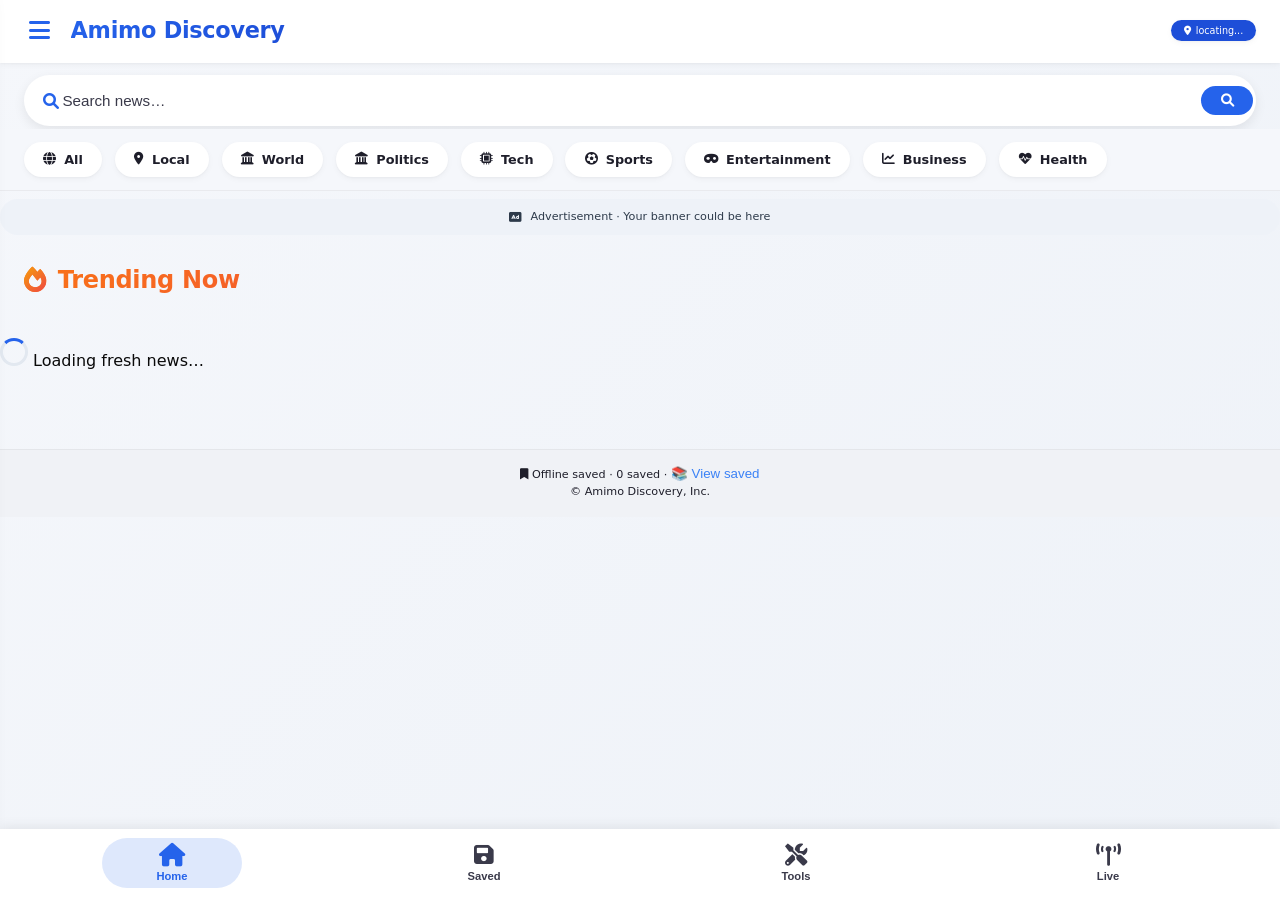
==== commit 463bf9e6: "Update index.html" ====
--- a/index.html
+++ b/index.html
@@ -1,140 +1,140 @@
 <!DOCTYPE html>
 <html lang="en">
 <head>
-    <meta charset="UTF-8" />
-    <meta name="viewport" content="width=device-width, initial-scale=1.0, user-scalable=yes" />
-    <meta http-equiv="Cache-Control" content="no-cache, no-store, must-revalidate" />
-    <meta http-equiv="Pragma" content="no-cache" />
-    <meta http-equiv="Expires" content="0" />
-    <title>Amimo Discovery</title>
-    <link rel="stylesheet" href="https://cdnjs.cloudflare.com/ajax/libs/font-awesome/6.0.0-beta3/css/all.min.css" />
-    <link rel="manifest" href="manifest.json" />
-    <link rel="icon" type="image/png" href="/amimodiscoverynews/icon-512.png" />
-    <link rel="stylesheet" href="style.css" />
+  <meta charset="UTF-8" />
+  <meta name="viewport" content="width=device-width, initial-scale=1.0, user-scalable=yes" />
+  <meta http-equiv="Cache-Control" content="no-cache, no-store, must-revalidate" />
+  <meta http-equiv="Pragma" content="no-cache" />
+  <meta http-equiv="Expires" content="0" />
+  <title>Amimo Discovery</title>
+  <link rel="stylesheet" href="https://cdnjs.cloudflare.com/ajax/libs/font-awesome/6.0.0-beta3/css/all.min.css" />
+  <link rel="manifest" href="manifest.json" />
+  <link rel="icon" type="image/png" href="/amimodiscoverynews/icon-512.png" />
+  <link rel="stylesheet" href="style.css" />
 </head>
 <body>
 
-    <div class="main-header">
-        <div class="logo-area">
-            <button class="hamburger" id="hamburgerBtn"><i class="fas fa-bars"></i></button>
-            <div class="logo">Amimo Discovery</div>
-        </div>
-        <div class="location-badge" id="countryBadge"><i class="fas fa-map-marker-alt"></i> locating…</div>
+  <div class="main-header">
+    <div class="logo-area">
+      <button class="hamburger" id="hamburgerBtn"><i class="fas fa-bars"></i></button>
+      <div class="logo">Amimo Discovery</div>
+    </div>
+    <div class="location-badge" id="countryBadge"><i class="fas fa-map-marker-alt"></i> locating…</div>
+  </div>
+
+  <div class="search-zone" id="searchZone">
+    <div class="search-wrapper">
+      <i class="fas fa-search" style="color: var(--accent-blue);"></i>
+      <input type="text" id="searchInput" placeholder="Search news…" />
+      <button id="searchBtn"><i class="fas fa-search"></i></button>
+    </div>
+  </div>
+  <div id="loadingProgress" class="loading-progress"></div>
+
+  <div id="appView">
+    <!-- Category Pills – now with .html links -->
+    <div class="categories-row" id="categoryScroll">
+      <a class="cat-pill" data-cat="all" href="index.html"><i class="fas fa-globe"></i> All</a>
+      <a class="cat-pill" data-cat="Local" href="Local.html"><i class="fas fa-location-dot"></i> Local</a>
+      <a class="cat-pill" data-cat="World" href="World.html"><i class="fas fa-landmark"></i> World</a>
+      <a class="cat-pill" data-cat="Politics" href="Politics.html"><i class="fas fa-landmark"></i> Politics</a>
+      <a class="cat-pill" data-cat="Technology" href="Technology.html"><i class="fas fa-microchip"></i> Tech</a>
+      <a class="cat-pill" data-cat="Sports" href="Sports.html"><i class="fas fa-futbol"></i> Sports</a>
+      <a class="cat-pill" data-cat="Entertainment" href="Entertainment.html"><i class="fas fa-mask"></i> Entertainment</a>
+      <a class="cat-pill" data-cat="Business" href="Business.html"><i class="fas fa-chart-line"></i> Business</a>
+      <a class="cat-pill" data-cat="Health" href="Health.html"><i class="fas fa-heartbeat"></i> Health</a>
     </div>
 
-    <div class="search-zone" id="searchZone">
-        <div class="search-wrapper">
-            <i class="fas fa-search" style="color: var(--accent-blue);"></i>
-            <input type="text" id="searchInput" placeholder="Search news…" />
-            <button id="searchBtn"><i class="fas fa-search"></i></button>
-        </div>
-    </div>
-    <div id="loadingProgress" class="loading-progress"></div>
+    <div class="ad-banner" id="globalAdBanner"><i class="fas fa-ad"></i> Advertisement · Your banner could be here</div>
 
-    <div id="appView">
-        <!-- Category Pills -->
-        <div class="categories-row" id="categoryScroll">
-            <div class="cat-pill active" data-cat="all"><i class="fas fa-globe"></i> All</div>
-            <div class="cat-pill" data-cat="Local"><i class="fas fa-location-dot"></i> Local</div>
-            <div class="cat-pill" data-cat="World"><i class="fas fa-landmark"></i> World</div>
-            <div class="cat-pill" data-cat="Politics"><i class="fas fa-landmark"></i> Politics</div>
-            <div class="cat-pill" data-cat="Technology"><i class="fas fa-microchip"></i> Tech</div>
-            <div class="cat-pill" data-cat="Sports"><i class="fas fa-futbol"></i> Sports</div>
-            <div class="cat-pill" data-cat="Entertainment"><i class="fas fa-mask"></i> Entertainment</div>
-            <div class="cat-pill" data-cat="Business"><i class="fas fa-chart-line"></i> Business</div>
-            <div class="cat-pill" data-cat="Health"><i class="fas fa-heartbeat"></i> Health</div>
-        </div>
-
-        <div class="ad-banner" id="globalAdBanner"><i class="fas fa-ad"></i> Advertisement · Your banner could be here</div>
-
-        <div class="trending-section" id="trendingSection">
-            <div class="trending-title"><i class="fas fa-fire"></i> Trending Now</div>
-            <div class="trending-carousel" id="trendingCarousel"></div>
-        </div>
-
-        <div id="newsFeedContainer">
-            <div id="statusMsg"><div class="loader"></div> Loading fresh news…</div>
-            <div id="newsFeed" class="news-feed"></div>
-            <div id="loadSentinel" style="height:20px;"></div>
-        </div>
+    <div class="trending-section" id="trendingSection">
+      <div class="trending-title"><i class="fas fa-fire"></i> Trending Now</div>
+      <div class="trending-carousel" id="trendingCarousel"></div>
     </div>
 
-    <div id="savedView" style="display:none;">
-        <div style="padding:1rem;background:var(--card-bg);margin:1rem 1.2rem;border-radius:32px;text-align:center;">
-            <i class="fas fa-bookmark"></i> <strong>Your offline library</strong>
-        </div>
-        <div id="savedFeedContainer">
-            <div id="savedFeed" class="saved-feed"></div>
-        </div>
+    <div id="newsFeedContainer">
+      <div id="statusMsg"><div class="loader"></div> Loading fresh news…</div>
+      <div id="newsFeed" class="news-feed"></div>
+      <div id="loadSentinel" style="height:20px;"></div>
     </div>
+  </div>
 
-    <div id="toolsView" style="display:none; padding:1rem 1.5rem;">
-        <h2><i class="fas fa-tools"></i> Tools</h2>
-        <div style="display:flex;flex-wrap:wrap;gap:1rem;margin-top:1rem;">
-            <button class="tool-btn" id="scanJunkBtn"><i class="fas fa-trash-alt"></i> Scan Junk Files</button>
-            <button class="tool-btn" id="scanBigFilesBtn"><i class="fas fa-file-archive"></i> Find Big Files</button>
-            <button class="tool-btn" id="accessFilesBtn"><i class="fas fa-folder-open"></i> Browse Files</button>
-        </div>
-        <div id="toolOutput" style="margin-top:1.5rem;background:var(--card-bg);border-radius:28px;padding:1rem;max-height:400px;overflow-y:auto;">
-            <p>Select a tool above.</p>
-        </div>
+  <div id="savedView" style="display:none;">
+    <div style="padding:1rem;background:var(--card-bg);margin:1rem 1.2rem;border-radius:32px;text-align:center;">
+      <i class="fas fa-bookmark"></i> <strong>Your offline library</strong>
     </div>
+    <div id="savedFeedContainer">
+      <div id="savedFeed" class="saved-feed"></div>
+    </div>
+  </div>
 
-    <div id="liveView" style="display:none; padding:1rem 1.5rem;">
-        <h2><i class="fas fa-broadcast-tower"></i> Live</h2>
-        <div style="margin-top:1rem;background:var(--card-bg);border-radius:28px;padding:1rem;min-height:300px;">
-            <iframe id="liveIframe" src="about:blank" style="width:100%;height:400px;border:none;border-radius:16px;"></iframe>
-        </div>
+  <div id="toolsView" style="display:none; padding:1rem 1.5rem;">
+    <h2><i class="fas fa-tools"></i> Tools</h2>
+    <div style="display:flex;flex-wrap:wrap;gap:1rem;margin-top:1rem;">
+      <button class="tool-btn" id="scanJunkBtn"><i class="fas fa-trash-alt"></i> Scan Junk Files</button>
+      <button class="tool-btn" id="scanBigFilesBtn"><i class="fas fa-file-archive"></i> Find Big Files</button>
+      <button class="tool-btn" id="accessFilesBtn"><i class="fas fa-folder-open"></i> Browse Files</button>
     </div>
+    <div id="toolOutput" style="margin-top:1.5rem;background:var(--card-bg);border-radius:28px;padding:1rem;max-height:400px;overflow-y:auto;">
+      <p>Select a tool above.</p>
+    </div>
+  </div>
 
-    <footer>
-        <i class="fas fa-bookmark"></i> Offline saved · <span id="savedCounter">0</span> saved ·
-        <button id="viewSavedBtn" style="background:none;border:none;color:var(--accent-glow);cursor:pointer;">📚 View saved</button><br />
-        © Amimo Discovery, Inc.
-    </footer>
+  <div id="liveView" style="display:none; padding:1rem 1.5rem;">
+    <h2><i class="fas fa-broadcast-tower"></i> Live</h2>
+    <div style="margin-top:1rem;background:var(--card-bg);border-radius:28px;padding:1rem;min-height:300px;">
+      <iframe id="liveIframe" src="about:blank" style="width:100%;height:400px;border:none;border-radius:16px;"></iframe>
+    </div>
+  </div>
 
-    <div class="bottom-nav" id="bottomNav">
-        <button class="nav-item active" data-nav="home"><i class="fas fa-home"></i><span>Home</span></button>
-        <button class="nav-item" data-nav="saved"><i class="fas fa-save"></i><span>Saved</span></button>
-        <button class="nav-item" data-nav="tools"><i class="fas fa-tools"></i><span>Tools</span></button>
-        <button class="nav-item" data-nav="live"><i class="fas fa-broadcast-tower"></i><span>Live</span></button>
+  <footer>
+    <i class="fas fa-bookmark"></i> Offline saved · <span id="savedCounter">0</span> saved ·
+    <button id="viewSavedBtn" style="background:none;border:none;color:var(--accent-glow);cursor:pointer;">📚 View saved</button><br />
+    © Amimo Discovery, Inc.
+  </footer>
+
+  <div class="bottom-nav" id="bottomNav">
+    <button class="nav-item active" data-nav="home"><i class="fas fa-home"></i><span>Home</span></button>
+    <button class="nav-item" data-nav="saved"><i class="fas fa-save"></i><span>Saved</span></button>
+    <button class="nav-item" data-nav="tools"><i class="fas fa-tools"></i><span>Tools</span></button>
+    <button class="nav-item" data-nav="live"><i class="fas fa-broadcast-tower"></i><span>Live</span></button>
+  </div>
+
+  <div class="overlay" id="overlay"></div>
+  <div class="side-menu" id="sideMenu">
+    <div style="display:flex;justify-content:space-between;">
+      <h3><i class="fas fa-bars"></i> Menu</h3>
+      <button id="closeMenuBtn" style="background:none;border:none;font-size:1.8rem;cursor:pointer;">&times;</button>
     </div>
+    <div class="menu-item" id="menuHome"><i class="fas fa-home"></i> Home</div>
+    <div class="menu-item" id="menuTrending"><i class="fas fa-fire"></i> Trending</div>
+    <div class="menu-item" id="menuNotification"><i class="fas fa-bell"></i> Notifications <span class="notification-badge">3</span></div>
+    <div class="menu-item" id="menuSearch"><i class="fas fa-search"></i> Search Focus</div>
+    <div class="menu-item" id="menuAbout"><i class="fas fa-info-circle"></i> About Amimo</div>
+    <div class="theme-toggle">
+      <span><i class="fas fa-moon"></i> Dark / Light</span>
+      <label><input type="checkbox" id="themeSwitch" /> <span style="margin-left:8px;">🌓</span></label>
+    </div>
+    <div class="menu-item" id="menuSaved"><i class="fas fa-database"></i> Saved Articles</div>
+    <div class="menu-item" id="menuTools"><i class="fas fa-tools"></i> Tools</div>
+    <div class="menu-item" id="menuLive"><i class="fas fa-broadcast-tower"></i> Live</div>
+    <div><small><i class="fas fa-info-circle"></i> Tap "Save" on any article → stored offline.</small></div>
+  </div>
 
-    <div class="overlay" id="overlay"></div>
-    <div class="side-menu" id="sideMenu">
-        <div style="display:flex;justify-content:space-between;">
-            <h3><i class="fas fa-bars"></i> Menu</h3>
-            <button id="closeMenuBtn" style="background:none;border:none;font-size:1.8rem;cursor:pointer;">&times;</button>
-        </div>
-        <div class="menu-item" id="menuHome"><i class="fas fa-home"></i> Home</div>
-        <div class="menu-item" id="menuTrending"><i class="fas fa-fire"></i> Trending</div>
-        <div class="menu-item" id="menuNotification"><i class="fas fa-bell"></i> Notifications <span class="notification-badge">3</span></div>
-        <div class="menu-item" id="menuSearch"><i class="fas fa-search"></i> Search Focus</div>
-        <div class="menu-item" id="menuAbout"><i class="fas fa-info-circle"></i> About Amimo</div>
-        <div class="theme-toggle">
-            <span><i class="fas fa-moon"></i> Dark / Light</span>
-            <label><input type="checkbox" id="themeSwitch" /> <span style="margin-left:8px;">🌓</span></label>
-        </div>
-        <div class="menu-item" id="menuSaved"><i class="fas fa-database"></i> Saved Articles</div>
-        <div class="menu-item" id="menuTools"><i class="fas fa-tools"></i> Tools</div>
-        <div class="menu-item" id="menuLive"><i class="fas fa-broadcast-tower"></i> Live</div>
-        <div><small><i class="fas fa-info-circle"></i> Tap "Save" on any article → stored offline.</small></div>
-    </div>
+  <div id="offlineMessage" style="display:none;position:fixed;bottom:80px;left:50%;transform:translateX(-50%);background:var(--accent-dark);color:white;padding:0.5rem 1.5rem;border-radius:40px;z-index:9999;font-size:0.85rem;box-shadow:var(--shadow-md);">
+    <i class="fas fa-wifi"></i> You are offline
+  </div>
 
-    <div id="offlineMessage" style="display:none;position:fixed;bottom:80px;left:50%;transform:translateX(-50%);background:var(--accent-dark);color:white;padding:0.5rem 1.5rem;border-radius:40px;z-index:9999;font-size:0.85rem;box-shadow:var(--shadow-md);">
-        <i class="fas fa-wifi"></i> You are offline
-    </div>
-
-    <script src="main.js"></script>
-    <script>
-        if ('serviceWorker' in navigator) {
-            window.addEventListener('load', async () => {
-                try {
-                    const registration = await navigator.serviceWorker.register('/amimodiscoverynews/sw.js');
-                    console.log('SW registered:', registration);
-                } catch (e) { console.log('SW registration skipped:', e); }
-            });
-        }
-    </script>
+  <script src="main.js"></script>
+  <script>
+    if ('serviceWorker' in navigator) {
+      window.addEventListener('load', async () => {
+        try {
+          const registration = await navigator.serviceWorker.register('/amimodiscoverynews/sw.js');
+          console.log('SW registered:', registration);
+        } catch (e) { console.log('SW registration skipped:', e); }
+      });
+    }
+  </script>
 </body>
 </html>
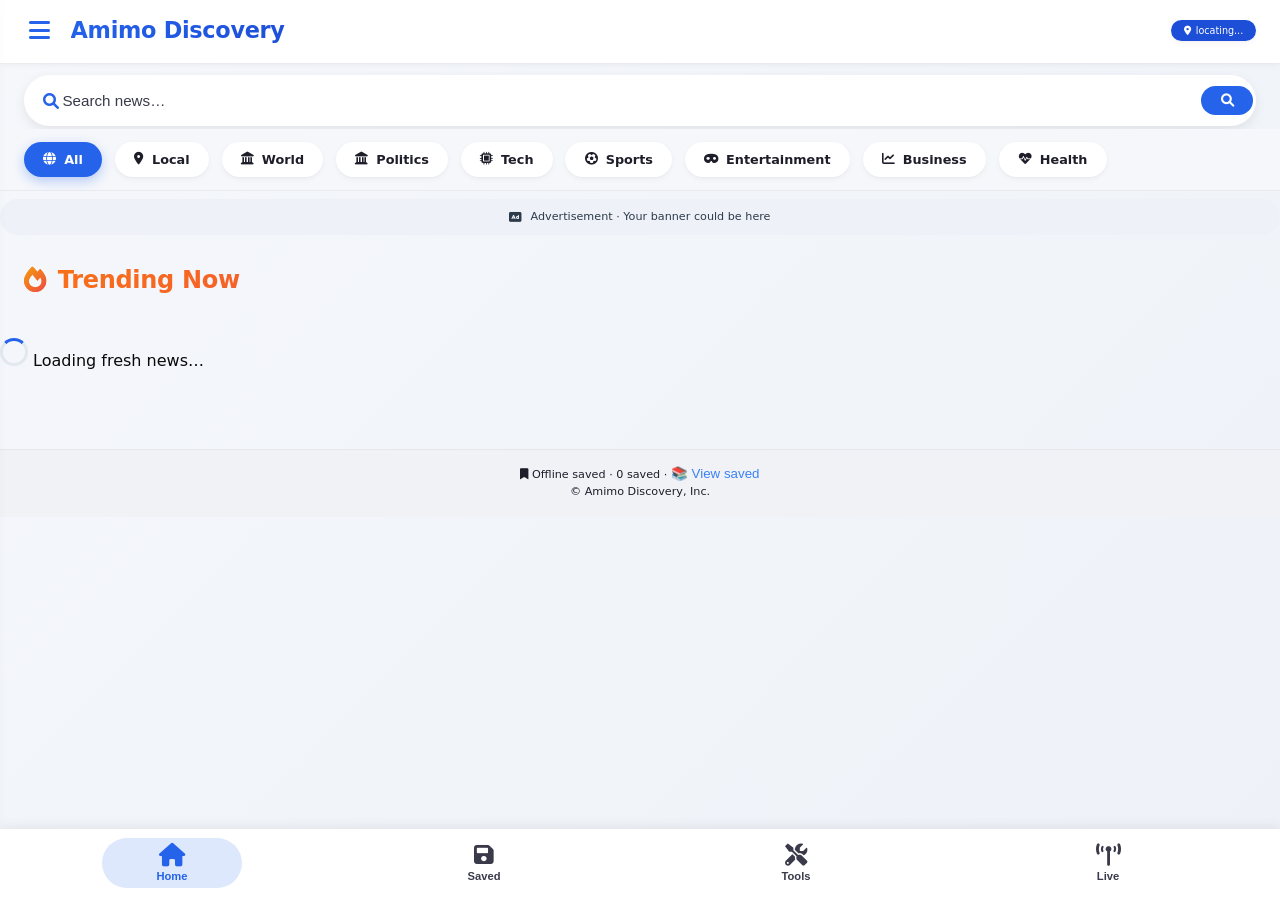
==== commit 932857fc: "Update index.html" ====
--- a/index.html
+++ b/index.html
@@ -1,140 +1,152 @@
 <!DOCTYPE html>
 <html lang="en">
 <head>
-  <meta charset="UTF-8" />
-  <meta name="viewport" content="width=device-width, initial-scale=1.0, user-scalable=yes" />
-  <meta http-equiv="Cache-Control" content="no-cache, no-store, must-revalidate" />
-  <meta http-equiv="Pragma" content="no-cache" />
-  <meta http-equiv="Expires" content="0" />
-  <title>Amimo Discovery</title>
-  <link rel="stylesheet" href="https://cdnjs.cloudflare.com/ajax/libs/font-awesome/6.0.0-beta3/css/all.min.css" />
-  <link rel="manifest" href="manifest.json" />
-  <link rel="icon" type="image/png" href="/amimodiscoverynews/icon-512.png" />
-  <link rel="stylesheet" href="style.css" />
+    <meta charset="UTF-8" />
+    <meta name="viewport" content="width=device-width, initial-scale=1.0, user-scalable=yes" />
+    <meta http-equiv="Cache-Control" content="no-cache, no-store, must-revalidate" />
+    <meta http-equiv="Pragma" content="no-cache" />
+    <meta http-equiv="Expires" content="0" />
+    <title>Amimo Discovery</title>
+    <link rel="stylesheet" href="style.css" />
+    <link rel="stylesheet" href="https://cdnjs.cloudflare.com/ajax/libs/font-awesome/6.0.0-beta3/css/all.min.css" />
+    <link rel="manifest" href="manifest.json" />
+    <link rel="icon" type="image/png" href="/amimodiscoverynews/icon-512.png" />
 </head>
 <body>
 
-  <div class="main-header">
-    <div class="logo-area">
-      <button class="hamburger" id="hamburgerBtn"><i class="fas fa-bars"></i></button>
-      <div class="logo">Amimo Discovery</div>
+    <!-- ===== HEADER ===== -->
+    <header class="main-header">
+        <div class="logo-area">
+            <button class="hamburger" id="hamburgerBtn" aria-label="Menu"><i class="fas fa-bars"></i></button>
+            <div class="logo">Amimo Discovery</div>
+        </div>
+        <div class="location-badge" id="countryBadge"><i class="fas fa-map-marker-alt"></i> locating…</div>
+    </header>
+
+    <!-- ===== SEARCH ===== -->
+    <div class="search-zone" id="searchZone">
+        <div class="search-wrapper">
+            <i class="fas fa-search" style="color: var(--accent-blue);"></i>
+            <input type="text" id="searchInput" placeholder="Search news…" />
+            <button id="searchBtn"><i class="fas fa-search"></i></button>
+        </div>
     </div>
-    <div class="location-badge" id="countryBadge"><i class="fas fa-map-marker-alt"></i> locating…</div>
-  </div>
+    <div id="loadingProgress" class="loading-progress"></div>
 
-  <div class="search-zone" id="searchZone">
-    <div class="search-wrapper">
-      <i class="fas fa-search" style="color: var(--accent-blue);"></i>
-      <input type="text" id="searchInput" placeholder="Search news…" />
-      <button id="searchBtn"><i class="fas fa-search"></i></button>
-    </div>
-  </div>
-  <div id="loadingProgress" class="loading-progress"></div>
+    <!-- ===== MAIN APP ===== -->
+    <div id="appView">
 
-  <div id="appView">
-    <!-- Category Pills – now with .html links -->
-    <div class="categories-row" id="categoryScroll">
-      <a class="cat-pill" data-cat="all" href="index.html"><i class="fas fa-globe"></i> All</a>
-      <a class="cat-pill" data-cat="Local" href="Local.html"><i class="fas fa-location-dot"></i> Local</a>
-      <a class="cat-pill" data-cat="World" href="World.html"><i class="fas fa-landmark"></i> World</a>
-      <a class="cat-pill" data-cat="Politics" href="Politics.html"><i class="fas fa-landmark"></i> Politics</a>
-      <a class="cat-pill" data-cat="Technology" href="Technology.html"><i class="fas fa-microchip"></i> Tech</a>
-      <a class="cat-pill" data-cat="Sports" href="Sports.html"><i class="fas fa-futbol"></i> Sports</a>
-      <a class="cat-pill" data-cat="Entertainment" href="Entertainment.html"><i class="fas fa-mask"></i> Entertainment</a>
-      <a class="cat-pill" data-cat="Business" href="Business.html"><i class="fas fa-chart-line"></i> Business</a>
-      <a class="cat-pill" data-cat="Health" href="Health.html"><i class="fas fa-heartbeat"></i> Health</a>
+        <!-- Category Pills -->
+        <div class="categories-row" id="categoryScroll">
+            <a class="cat-pill active" href="index.html"><i class="fas fa-globe"></i> All</a>
+            <a class="cat-pill" href="Local.html"><i class="fas fa-location-dot"></i> Local</a>
+            <a class="cat-pill" href="World.html"><i class="fas fa-landmark"></i> World</a>
+            <a class="cat-pill" href="Politics.html"><i class="fas fa-landmark"></i> Politics</a>
+            <a class="cat-pill" href="Technology.html"><i class="fas fa-microchip"></i> Tech</a>
+            <a class="cat-pill" href="Sports.html"><i class="fas fa-futbol"></i> Sports</a>
+            <a class="cat-pill" href="Entertainment.html"><i class="fas fa-mask"></i> Entertainment</a>
+            <a class="cat-pill" href="Business.html"><i class="fas fa-chart-line"></i> Business</a>
+            <a class="cat-pill" href="Health.html"><i class="fas fa-heartbeat"></i> Health</a>
+        </div>
+
+        <div class="ad-banner" id="globalAdBanner"><i class="fas fa-ad"></i> Advertisement · Your banner could be here</div>
+
+        <!-- Trending (index only) -->
+        <div class="trending-section" id="trendingSection">
+            <div class="trending-title"><i class="fas fa-fire"></i> Trending Now</div>
+            <div class="trending-carousel" id="trendingCarousel"></div>
+        </div>
+
+        <!-- News Feed -->
+        <div id="newsFeedContainer">
+            <div id="statusMsg"><div class="loader"></div> Loading fresh news…</div>
+            <div id="newsFeed" class="news-feed"></div>
+            <div id="loadSentinel" style="height:20px;"></div>
+        </div>
     </div>
 
-    <div class="ad-banner" id="globalAdBanner"><i class="fas fa-ad"></i> Advertisement · Your banner could be here</div>
-
-    <div class="trending-section" id="trendingSection">
-      <div class="trending-title"><i class="fas fa-fire"></i> Trending Now</div>
-      <div class="trending-carousel" id="trendingCarousel"></div>
+    <!-- ===== SAVED VIEW ===== -->
+    <div id="savedView" style="display:none;">
+        <div style="padding:1rem;background:var(--card-bg);margin:1rem 1.2rem;border-radius:32px;text-align:center;">
+            <i class="fas fa-bookmark"></i> <strong>Your offline library</strong>
+        </div>
+        <div id="savedFeedContainer">
+            <div id="savedFeed" class="saved-feed"></div>
+        </div>
     </div>
 
-    <div id="newsFeedContainer">
-      <div id="statusMsg"><div class="loader"></div> Loading fresh news…</div>
-      <div id="newsFeed" class="news-feed"></div>
-      <div id="loadSentinel" style="height:20px;"></div>
+    <!-- ===== TOOLS VIEW ===== -->
+    <div id="toolsView" style="display:none; padding:1rem 1.5rem;">
+        <h2><i class="fas fa-tools"></i> Tools</h2>
+        <div style="display:flex;flex-wrap:wrap;gap:1rem;margin-top:1rem;">
+            <button class="tool-btn" id="scanJunkBtn"><i class="fas fa-trash-alt"></i> Scan Junk Files</button>
+            <button class="tool-btn" id="scanBigFilesBtn"><i class="fas fa-file-archive"></i> Find Big Files</button>
+            <button class="tool-btn" id="accessFilesBtn"><i class="fas fa-folder-open"></i> Browse Files</button>
+        </div>
+        <div id="toolOutput" style="margin-top:1.5rem;background:var(--card-bg);border-radius:28px;padding:1rem;max-height:400px;overflow-y:auto;">
+            <p>Select a tool above.</p>
+        </div>
     </div>
-  </div>
 
-  <div id="savedView" style="display:none;">
-    <div style="padding:1rem;background:var(--card-bg);margin:1rem 1.2rem;border-radius:32px;text-align:center;">
-      <i class="fas fa-bookmark"></i> <strong>Your offline library</strong>
+    <!-- ===== LIVE VIEW ===== -->
+    <div id="liveView" style="display:none; padding:1rem 1.5rem;">
+        <h2><i class="fas fa-broadcast-tower"></i> Live</h2>
+        <div style="margin-top:1rem;background:var(--card-bg);border-radius:28px;padding:1rem;min-height:300px;">
+            <iframe id="liveIframe" src="about:blank" style="width:100%;height:400px;border:none;border-radius:16px;"></iframe>
+        </div>
     </div>
-    <div id="savedFeedContainer">
-      <div id="savedFeed" class="saved-feed"></div>
+
+    <!-- ===== FOOTER ===== -->
+    <footer>
+        <i class="fas fa-bookmark"></i> Offline saved · <span id="savedCounter">0</span> saved ·
+        <button id="viewSavedBtn" style="background:none;border:none;color:var(--accent-glow);cursor:pointer;">📚 View saved</button><br />
+        © Amimo Discovery, Inc.
+    </footer>
+
+    <!-- ===== BOTTOM NAV ===== -->
+    <div class="bottom-nav" id="bottomNav">
+        <button class="nav-item active" data-nav="home"><i class="fas fa-home"></i><span>Home</span></button>
+        <button class="nav-item" data-nav="saved"><i class="fas fa-save"></i><span>Saved</span></button>
+        <button class="nav-item" data-nav="tools"><i class="fas fa-tools"></i><span>Tools</span></button>
+        <button class="nav-item" data-nav="live"><i class="fas fa-broadcast-tower"></i><span>Live</span></button>
     </div>
-  </div>
 
-  <div id="toolsView" style="display:none; padding:1rem 1.5rem;">
-    <h2><i class="fas fa-tools"></i> Tools</h2>
-    <div style="display:flex;flex-wrap:wrap;gap:1rem;margin-top:1rem;">
-      <button class="tool-btn" id="scanJunkBtn"><i class="fas fa-trash-alt"></i> Scan Junk Files</button>
-      <button class="tool-btn" id="scanBigFilesBtn"><i class="fas fa-file-archive"></i> Find Big Files</button>
-      <button class="tool-btn" id="accessFilesBtn"><i class="fas fa-folder-open"></i> Browse Files</button>
+    <!-- ===== SIDE MENU ===== -->
+    <div class="overlay" id="overlay"></div>
+    <div class="side-menu" id="sideMenu">
+        <div style="display:flex;justify-content:space-between;align-items:center;">
+            <h3><i class="fas fa-bars"></i> Menu</h3>
+            <button id="closeMenuBtn" style="background:none;border:none;font-size:1.8rem;cursor:pointer;">&times;</button>
+        </div>
+        <div class="menu-item" id="menuHome"><i class="fas fa-home"></i> Home</div>
+        <div class="menu-item" id="menuTrending"><i class="fas fa-fire"></i> Trending</div>
+        <div class="menu-item" id="menuNotification"><i class="fas fa-bell"></i> Notifications <span class="notification-badge">3</span></div>
+        <div class="menu-item" id="menuSearch"><i class="fas fa-search"></i> Search Focus</div>
+        <div class="menu-item" id="menuAbout"><i class="fas fa-info-circle"></i> About Amimo</div>
+        <div class="theme-toggle">
+            <span><i class="fas fa-moon"></i> Dark / Light</span>
+            <label><input type="checkbox" id="themeSwitch" /> <span style="margin-left:8px;">🌓</span></label>
+        </div>
+        <div class="menu-item" id="menuSaved"><i class="fas fa-database"></i> Saved Articles</div>
+        <div class="menu-item" id="menuTools"><i class="fas fa-tools"></i> Tools</div>
+        <div class="menu-item" id="menuLive"><i class="fas fa-broadcast-tower"></i> Live</div>
+        <div><small><i class="fas fa-info-circle"></i> Tap "Save" on any article → stored offline.</small></div>
     </div>
-    <div id="toolOutput" style="margin-top:1.5rem;background:var(--card-bg);border-radius:28px;padding:1rem;max-height:400px;overflow-y:auto;">
-      <p>Select a tool above.</p>
+
+    <div id="offlineMessage" style="display:none;position:fixed;bottom:80px;left:50%;transform:translateX(-50%);background:var(--accent-dark);color:white;padding:0.5rem 1.5rem;border-radius:40px;z-index:9999;font-size:0.85rem;box-shadow:var(--shadow-md);">
+        <i class="fas fa-wifi"></i> You are offline
     </div>
-  </div>
 
-  <div id="liveView" style="display:none; padding:1rem 1.5rem;">
-    <h2><i class="fas fa-broadcast-tower"></i> Live</h2>
-    <div style="margin-top:1rem;background:var(--card-bg);border-radius:28px;padding:1rem;min-height:300px;">
-      <iframe id="liveIframe" src="about:blank" style="width:100%;height:400px;border:none;border-radius:16px;"></iframe>
-    </div>
-  </div>
-
-  <footer>
-    <i class="fas fa-bookmark"></i> Offline saved · <span id="savedCounter">0</span> saved ·
-    <button id="viewSavedBtn" style="background:none;border:none;color:var(--accent-glow);cursor:pointer;">📚 View saved</button><br />
-    © Amimo Discovery, Inc.
-  </footer>
-
-  <div class="bottom-nav" id="bottomNav">
-    <button class="nav-item active" data-nav="home"><i class="fas fa-home"></i><span>Home</span></button>
-    <button class="nav-item" data-nav="saved"><i class="fas fa-save"></i><span>Saved</span></button>
-    <button class="nav-item" data-nav="tools"><i class="fas fa-tools"></i><span>Tools</span></button>
-    <button class="nav-item" data-nav="live"><i class="fas fa-broadcast-tower"></i><span>Live</span></button>
-  </div>
-
-  <div class="overlay" id="overlay"></div>
-  <div class="side-menu" id="sideMenu">
-    <div style="display:flex;justify-content:space-between;">
-      <h3><i class="fas fa-bars"></i> Menu</h3>
-      <button id="closeMenuBtn" style="background:none;border:none;font-size:1.8rem;cursor:pointer;">&times;</button>
-    </div>
-    <div class="menu-item" id="menuHome"><i class="fas fa-home"></i> Home</div>
-    <div class="menu-item" id="menuTrending"><i class="fas fa-fire"></i> Trending</div>
-    <div class="menu-item" id="menuNotification"><i class="fas fa-bell"></i> Notifications <span class="notification-badge">3</span></div>
-    <div class="menu-item" id="menuSearch"><i class="fas fa-search"></i> Search Focus</div>
-    <div class="menu-item" id="menuAbout"><i class="fas fa-info-circle"></i> About Amimo</div>
-    <div class="theme-toggle">
-      <span><i class="fas fa-moon"></i> Dark / Light</span>
-      <label><input type="checkbox" id="themeSwitch" /> <span style="margin-left:8px;">🌓</span></label>
-    </div>
-    <div class="menu-item" id="menuSaved"><i class="fas fa-database"></i> Saved Articles</div>
-    <div class="menu-item" id="menuTools"><i class="fas fa-tools"></i> Tools</div>
-    <div class="menu-item" id="menuLive"><i class="fas fa-broadcast-tower"></i> Live</div>
-    <div><small><i class="fas fa-info-circle"></i> Tap "Save" on any article → stored offline.</small></div>
-  </div>
-
-  <div id="offlineMessage" style="display:none;position:fixed;bottom:80px;left:50%;transform:translateX(-50%);background:var(--accent-dark);color:white;padding:0.5rem 1.5rem;border-radius:40px;z-index:9999;font-size:0.85rem;box-shadow:var(--shadow-md);">
-    <i class="fas fa-wifi"></i> You are offline
-  </div>
-
-  <script src="main.js"></script>
-  <script>
-    if ('serviceWorker' in navigator) {
-      window.addEventListener('load', async () => {
-        try {
-          const registration = await navigator.serviceWorker.register('/amimodiscoverynews/sw.js');
-          console.log('SW registered:', registration);
-        } catch (e) { console.log('SW registration skipped:', e); }
-      });
-    }
-  </script>
+    <script src="main.js"></script>
+    <script>
+        if ('serviceWorker' in navigator) {
+            window.addEventListener('load', async () => {
+                try {
+                    const registration = await navigator.serviceWorker.register('/amimodiscoverynews/sw.js');
+                    console.log('SW registered:', registration);
+                } catch (e) { console.log('SW registration skipped:', e); }
+            });
+        }
+    </script>
 </body>
 </html>
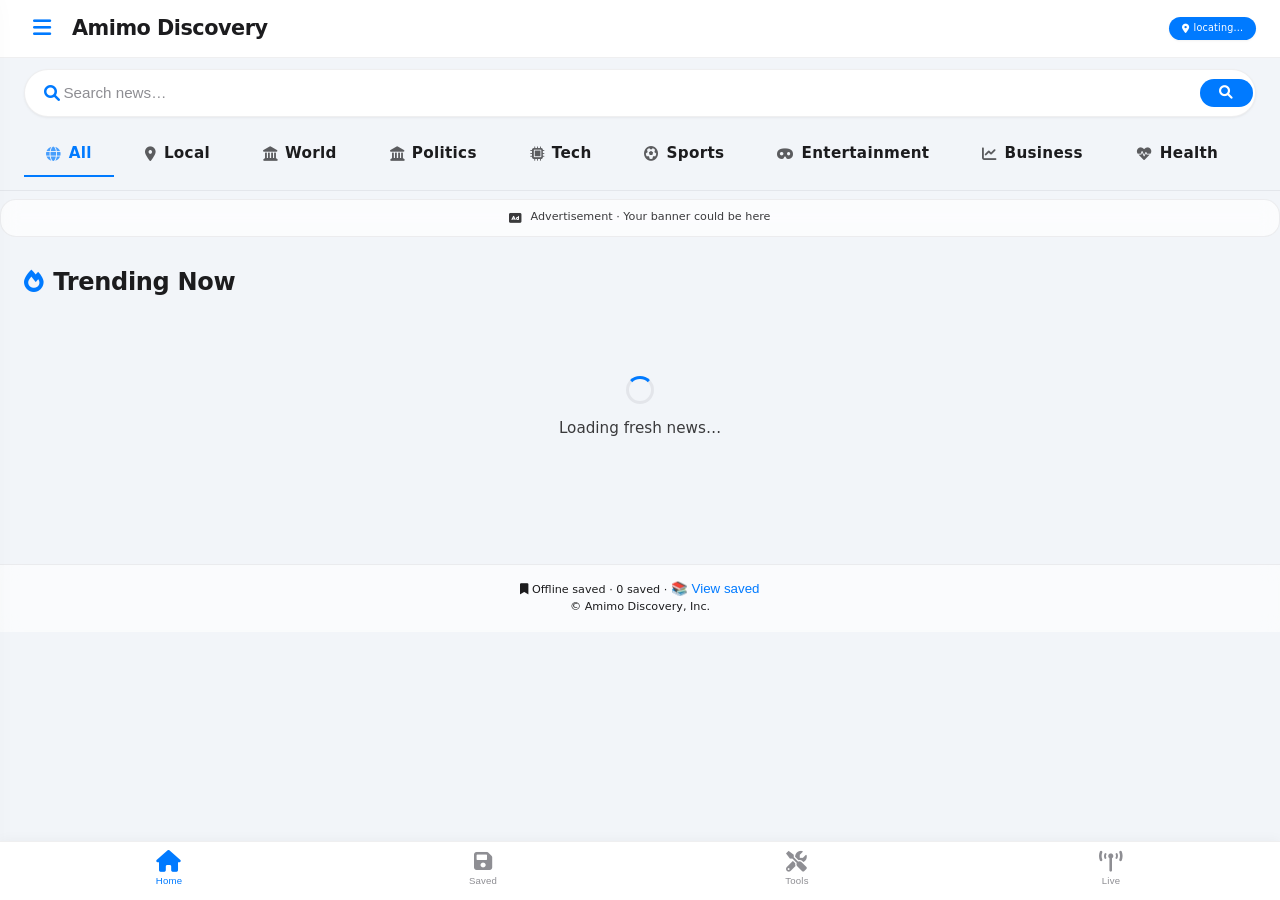
==== commit e2f827cf: "Update index.html" ====
--- a/index.html
+++ b/index.html
@@ -7,7 +7,7 @@
     <meta http-equiv="Pragma" content="no-cache" />
     <meta http-equiv="Expires" content="0" />
     <title>Amimo Discovery</title>
-    <link rel="stylesheet" href="style.css" />
+    <link rel="stylesheet" href="style.css?v=2.5" />
     <link rel="stylesheet" href="https://cdnjs.cloudflare.com/ajax/libs/font-awesome/6.0.0-beta3/css/all.min.css" />
     <link rel="manifest" href="manifest.json" />
     <link rel="icon" type="image/png" href="/amimodiscoverynews/icon-512.png" />
@@ -137,7 +137,7 @@
         <i class="fas fa-wifi"></i> You are offline
     </div>
 
-    <script src="main.js"></script>
+    <script src="main.js?v=2.5"></script>
     <script>
         if ('serviceWorker' in navigator) {
             window.addEventListener('load', async () => {
--- a/style.css
+++ b/style.css
@@ -1,127 +1,156 @@
 /* ================================================================
    style.css – Amimo Discovery
-   Full with dark shimmer for all images (including trending)
+   iOS-inspired design with cloudy white theme & glass-morphism sections
    ================================================================ */
 
 * {
     margin: 0;
     padding: 0;
     box-sizing: border-box;
-    transition: background-color 0.25s ease, color 0.2s ease, box-shadow 0.2s ease, transform 0.2s;
+    transition: background-color 0.3s ease, color 0.25s ease, border-color 0.3s ease, box-shadow 0.3s ease;
 }
 
 :root {
-    --bg-start: #f5f7fb;
-    --bg-end: #eef2f8;
-    --card-bg: #ffffff;
-    --card-bg-dark: #1a1d2b;
-    --text-primary: #0a0a0a;
-    --text-secondary: #1e1e2a;
-    --text-muted: #3a3a4a;
-    --accent-blue: #2563eb;
-    --accent-dark: #1d4ed8;
-    --accent-glow: #3b82f6;
-    --header-bg: rgba(255, 255, 255, 0.96);
-    --ticker-bg: #f0f2f6;
-    --ticker-text: #1e1e2a;
-    --sidebar-bg: rgba(255, 255, 255, 0.98);
-    --shadow-sm: 0 2px 6px rgba(0, 0, 0, 0.04), 0 1px 2px rgba(0, 0, 0, 0.03);
-    --shadow-md: 0 4px 12px rgba(0, 0, 0, 0.08);
-    --shadow-lg: 0 12px 28px rgba(0, 0, 0, 0.1);
-    --progress-bar: #2563eb;
-    --ad-bg: #eef2f8;
-    --ad-text: #2d3a4a;
-    --bottom-nav-bg: rgba(255, 255, 255, 0.96);
-    --desc-blur: rgba(255, 255, 255, 0.3);
+    /* Light theme – Cloudy white with glass sections */
+    --bg-primary: #f2f5f9;
+    --bg-secondary: #ffffff;
+    --bg-card: #1c1c1e;
+    --bg-card-alt: #f0f0f5;
+    --text-primary: #1c1c1e;
+    --text-secondary: #3a3a3c;
+    --text-muted: #8e8e93;
+    --text-on-dark: #ffffff;
+    --border-color: #1c1c1e;
+    --border-light: rgba(60, 60, 67, 0.08);
+    --accent-blue: #007aff;
+    --accent-dark: #0066d9;
+    --accent-glow: #007aff;
+    --shadow-sm: 0 1px 3px rgba(0, 0, 0, 0.04), 0 1px 2px rgba(0, 0, 0, 0.02);
+    --shadow-md: 0 4px 16px rgba(0, 0, 0, 0.06);
+    --shadow-lg: 0 12px 40px rgba(0, 0, 0, 0.10);
+    --shadow-card: 0 2px 12px rgba(0, 0, 0, 0.04);
+    --radius-sm: 10px;
+    --radius-md: 16px;
+    --radius-lg: 22px;
+    --radius-xl: 28px;
+    /* ── UPDATED: pure white header & bottom nav ── */
+    --header-bg: #ffffff;
+    --bottom-nav-bg: #ffffff;
+    --ad-bg: rgba(255, 255, 255, 0.7);
+    --ad-text: #3a3a3c;
+    --ticker-bg: rgba(255, 255, 255, 0.6);
+    --ticker-text: #1c1c1e;
+    --sidebar-bg: rgba(242, 245, 249, 0.98);
+    --desc-blur: rgba(28, 28, 30, 0.03);
+    --progress-bar: #007aff;
+    /* Glass-morphism sections (Light) */
+    --section-bg: rgba(255, 255, 255, 0.6);
+    --section-text: #1c1c1e;
+    --cat-text: #1c1c1e;
+    --cat-border: #1c1c1e;
 }
 
 body.dark {
-    --bg-start: #0d1117;
-    --bg-end: #12161e;
-    --card-bg: #1a1e2a;
-    --card-bg-dark: #1a1e2a;
-    --text-primary: #f0f3fa;
-    --text-secondary: #e2e8f0;
-    --text-muted: #a0aec0;
-    --accent-blue: #3b82f6;
-    --accent-dark: #2563eb;
-    --accent-glow: #60a5fa;
-    --header-bg: rgba(13, 17, 23, 0.96);
-    --ticker-bg: #151b26;
-    --ticker-text: #cbd5e1;
-    --sidebar-bg: rgba(20, 25, 35, 0.98);
-    --shadow-sm: 0 2px 6px rgba(0, 0, 0, 0.3);
-    --shadow-md: 0 4px 12px rgba(0, 0, 0, 0.4);
-    --shadow-lg: 0 12px 28px rgba(0, 0, 0, 0.5);
-    --ad-bg: #151b26;
-    --ad-text: #a0aec0;
-    --bottom-nav-bg: rgba(13, 17, 23, 0.95);
-    --desc-blur: rgba(0, 0, 0, 0.2);
+    --bg-primary: #000000;
+    --bg-secondary: #0a0a0a;
+    --bg-card: #ffffff;
+    --bg-card-alt: #1c1c1e;
+    --text-primary: #ffffff;
+    --text-secondary: #e5e5ea;
+    --text-muted: #8e8e93;
+    --text-on-dark: #1c1c1e;
+    --border-color: #ffffff;
+    --border-light: rgba(255, 255, 255, 0.08);
+    --accent-blue: #0a84ff;
+    --accent-dark: #0066d9;
+    --accent-glow: #0a84ff;
+    --shadow-sm: 0 1px 3px rgba(255, 255, 255, 0.04);
+    --shadow-md: 0 4px 16px rgba(0, 0, 0, 0.6);
+    --shadow-lg: 0 12px 40px rgba(0, 0, 0, 0.8);
+    --shadow-card: 0 2px 12px rgba(0, 0, 0, 0.4);
+    --header-bg: rgba(0, 0, 0, 0.92);
+    --bottom-nav-bg: rgba(0, 0, 0, 0.92);
+    --ad-bg: rgba(255, 255, 255, 0.05);
+    --ad-text: #8e8e93;
+    --ticker-bg: rgba(255, 255, 255, 0.05);
+    --ticker-text: #e5e5ea;
+    --sidebar-bg: rgba(0, 0, 0, 0.98);
+    --desc-blur: rgba(255, 255, 255, 0.04);
+    --progress-bar: #0a84ff;
+    /* Glass-morphism sections (Dark) */
+    --section-bg: rgba(255, 255, 255, 0.05);
+    --section-text: #ffffff;
+    --cat-text: #ffffff;
+    --cat-border: #ffffff;
 }
 
 body {
-    font-family: 'Inter', system-ui, -apple-system, 'Segoe UI', sans-serif;
-    background: linear-gradient(135deg, var(--bg-start), var(--bg-end));
+    font-family: -apple-system, BlinkMacSystemFont, 'SF Pro Display', 'Inter', system-ui, sans-serif;
+    background: var(--bg-primary);
     min-height: 100vh;
     color: var(--text-primary);
     scroll-behavior: smooth;
-    padding-bottom: 72px;
+    padding-bottom: 80px;
     line-height: 1.5;
+    -webkit-font-smoothing: antialiased;
+    -moz-osx-font-smoothing: grayscale;
 }
 
 /* ========== HEADER ========== */
 .main-header {
     background: var(--header-bg);
-    backdrop-filter: blur(12px);
-    padding: 0.75rem 1.5rem;
+    backdrop-filter: saturate(180%) blur(20px);
+    -webkit-backdrop-filter: saturate(180%) blur(20px);
+    padding: 0.65rem 1.5rem;
     display: flex;
     align-items: center;
     justify-content: space-between;
     position: sticky;
     top: 0;
     z-index: 1000;
-    border-bottom: 1px solid transparent;
-    box-shadow: var(--shadow-sm);
+    border-bottom: 0.5px solid var(--border-light);
+    min-height: 56px;
 }
 
 .logo-area {
     display: flex;
     align-items: center;
-    gap: 1rem;
+    gap: 0.75rem;
 }
 
 .hamburger {
     background: none;
     border: none;
-    font-size: 1.5rem;
+    font-size: 1.3rem;
     color: var(--accent-blue);
     cursor: pointer;
     padding: 0.3rem;
     border-radius: 50%;
     transition: background 0.2s;
-}
-
+    width: 36px;
+    height: 36px;
+    display: flex;
+    align-items: center;
+    justify-content: center;
+}
 .hamburger:hover {
-    background: rgba(37, 99, 235, 0.1);
+    background: rgba(0, 122, 255, 0.08);
 }
 
 .logo {
-    font-weight: 800;
-    font-size: 1.4rem;
-    background: linear-gradient(135deg, var(--accent-blue), var(--accent-dark));
-    -webkit-background-clip: text;
-    background-clip: text;
-    color: transparent;
-    letter-spacing: -0.3px;
+    font-weight: 700;
+    font-size: 1.3rem;
+    letter-spacing: -0.5px;
+    color: var(--text-primary);
 }
 
 .location-badge {
-    background: var(--accent-dark);
-    padding: 0.2rem 0.8rem;
-    border-radius: 40px;
+    background: var(--accent-blue);
+    padding: 0.25rem 0.8rem;
+    border-radius: 30px;
     font-size: 0.6rem;
     font-weight: 500;
-    color: white;
+    color: #fff;
     display: flex;
     align-items: center;
     gap: 0.3rem;
@@ -129,9 +158,10 @@
     cursor: pointer;
     transition: background 0.2s, transform 0.2s;
     user-select: none;
+    letter-spacing: 0.2px;
 }
 .location-badge:hover {
-    background: var(--accent-blue);
+    background: var(--accent-dark);
     transform: scale(1.02);
 }
 .location-badge:active {
@@ -140,34 +170,35 @@
 
 /* ========== SEARCH ZONE ========== */
 .search-zone {
-    padding: 0.8rem 1.5rem 0.2rem 1.5rem;
+    padding: 0.7rem 1.5rem 0.2rem 1.5rem;
+}
+
+.search-wrapper {
+    background: var(--bg-secondary);
+    border-radius: 60px;
+    display: flex;
+    align-items: center;
+    padding: 0.15rem 0.15rem 0.15rem 1.2rem;
+    box-shadow: var(--shadow-sm);
     transition: all 0.3s ease;
-}
-
-.search-wrapper {
-    background: var(--card-bg);
-    border-radius: 60px;
-    display: flex;
-    align-items: center;
-    padding: 0.2rem 0.2rem 0.2rem 1.2rem;
-    box-shadow: var(--shadow-md);
-    transition: all 0.25s;
+    border: 0.5px solid var(--border-light);
 }
 
 .search-wrapper:focus-within {
-    box-shadow: 0 0 0 2px var(--accent-blue), var(--shadow-md);
+    box-shadow: 0 0 0 3px rgba(0, 122, 255, 0.2), var(--shadow-md);
+    border-color: var(--accent-blue);
     transform: translateY(-1px);
 }
 
 .search-wrapper input {
     flex: 1;
     border: none;
-    padding: 0.85rem 0.2rem;
+    padding: 0.75rem 0.2rem;
     font-size: 0.95rem;
     background: transparent;
     color: var(--text-primary);
     outline: none;
-    font-weight: 500;
+    font-weight: 400;
 }
 
 .search-wrapper input::placeholder {
@@ -178,109 +209,116 @@
 .search-wrapper button {
     background: var(--accent-blue);
     border: none;
-    padding: 0.5rem 1.2rem;
+    padding: 0.45rem 1.2rem;
     border-radius: 50px;
     color: white;
-    font-weight: 600;
+    font-weight: 500;
     cursor: pointer;
     display: flex;
     align-items: center;
     gap: 0.4rem;
     transition: all 0.2s;
+    font-size: 0.85rem;
 }
 
 .search-wrapper button:hover {
     background: var(--accent-dark);
-    transform: scale(0.98);
-}
-
-.search-zone.floating-top {
-    position: fixed;
-    top: 0;
-    left: 0;
-    right: 0;
-    background: var(--header-bg);
-    backdrop-filter: blur(20px);
-    padding: 0.8rem 1.5rem;
-    z-index: 1050;
-    animation: slideDown 0.3s;
-    box-shadow: var(--shadow-md);
+    transform: scale(0.97);
 }
 
 /* ========== LOADING PROGRESS ========== */
 .loading-progress {
     position: fixed;
-    top: 70px;
+    top: 56px;
     left: 0;
     width: 0%;
-    height: 3px;
+    height: 2.5px;
     background: linear-gradient(90deg, var(--accent-blue), var(--accent-glow));
     z-index: 2000;
-    transition: width 0.3s ease;
-    box-shadow: 0 0 6px var(--accent-glow);
+    transition: width 0.4s ease;
+    box-shadow: 0 0 8px var(--accent-glow);
     pointer-events: none;
 }
 
-/* ========== CATEGORIES ROW ========== */
+/* ================================================================
+   CATEGORIES – FLAT WITH BORDERS (NO PILLS)
+   ================================================================ */
 .categories-row {
-    padding: 0.8rem 1.5rem;
+    padding: 0.8rem 1.5rem 0.5rem;
     overflow-x: auto;
     white-space: nowrap;
     display: flex;
-    gap: 0.8rem;
+    gap: 0.5rem;
     scrollbar-width: thin;
     position: sticky;
-    top: 68px;
-    background: var(--bg-start);
-    backdrop-filter: blur(16px);
+    top: 56px;
+    background: var(--bg-primary);
     z-index: 99;
-    border-bottom: 1px solid rgba(0,0,0,0.05);
+    border-bottom: 0.5px solid var(--border-light);
+    -webkit-overflow-scrolling: touch;
+    padding-bottom: 0.8rem;
 }
 
 .cat-pill {
     display: inline-flex;
     align-items: center;
     gap: 0.5rem;
-    background: var(--card-bg);
-    padding: 0.5rem 1.2rem;
-    border-radius: 40px;
-    font-size: 0.8rem;
+    background: transparent !important;
+    padding: 0.6rem 1.4rem;
+    border-radius: 0 !important;
+    font-size: 0.95rem;
     font-weight: 600;
-    color: var(--text-secondary);
-    cursor: pointer;
-    box-shadow: var(--shadow-sm);
-    transition: all 0.2s;
+    color: var(--cat-text);
+    cursor: pointer;
+    box-shadow: none !important;
+    transition: all 0.2s ease;
     text-decoration: none;
     border: none;
+    border-bottom: 2.5px solid transparent;
+    letter-spacing: 0.3px;
+    position: relative;
+}
+
+.cat-pill i {
+    font-size: 0.9rem;
+    opacity: 0.7;
 }
 
 .cat-pill.active {
-    background: var(--accent-blue);
-    color: white;
-    box-shadow: 0 4px 12px rgba(37, 99, 235, 0.3);
+    color: var(--accent-blue);
+    border-bottom-color: var(--accent-blue);
+    background: transparent !important;
+    box-shadow: none !important;
 }
 
 .cat-pill:hover {
-    transform: translateY(-2px);
-    background: var(--accent-blue);
-    color: white;
+    color: var(--accent-blue);
+    border-bottom-color: var(--accent-blue);
+    background: transparent !important;
+    transform: translateY(-1px);
+}
+
+.cat-pill:not(.active) {
+    border-bottom-color: transparent;
 }
 
 /* ========== AD BANNER ========== */
 .ad-banner, .inline-ad {
     background: var(--ad-bg);
+    backdrop-filter: blur(10px);
+    -webkit-backdrop-filter: blur(10px);
     color: var(--ad-text);
     text-align: center;
     padding: 0.6rem;
     margin: 0.5rem 0;
-    border-radius: 28px;
+    border-radius: var(--radius-md);
     font-size: 0.7rem;
     font-weight: 500;
     display: flex;
     align-items: center;
     justify-content: center;
     gap: 0.5rem;
-    backdrop-filter: blur(4px);
+    border: 0.5px solid var(--border-light);
 }
 
 /* ========== TRENDING SECTION ========== */
@@ -290,24 +328,18 @@
 
 .trending-title {
     font-size: 1.5rem;
-    font-weight: 800;
-    margin-bottom: 1.2rem;
-    display: flex;
-    align-items: center;
-    gap: 0.75rem;
-    background: linear-gradient(135deg, #f97316, #ef4444, #f59e0b);
-    -webkit-background-clip: text;
-    background-clip: text;
-    color: transparent;
+    font-weight: 700;
+    margin-bottom: 1rem;
+    display: flex;
+    align-items: center;
+    gap: 0.6rem;
     letter-spacing: -0.3px;
+    color: var(--text-primary);
 }
 
 .trending-title i {
-    background: linear-gradient(135deg, #f59e0b, #ef4444);
-    -webkit-background-clip: text;
-    background-clip: text;
-    color: transparent;
-    font-size: 1.6rem;
+    color: var(--accent-blue);
+    font-size: 1.4rem;
 }
 
 .trending-carousel {
@@ -318,22 +350,24 @@
     scroll-behavior: smooth;
     cursor: grab;
     padding-bottom: 0.8rem;
+    -webkit-overflow-scrolling: touch;
 }
 
 .trend-card-full {
     flex: 0 0 280px;
     scroll-snap-align: start;
-    background: var(--card-bg);
-    border-radius: 24px;
+    background: var(--bg-secondary);
+    border-radius: var(--radius-lg);
     overflow: hidden;
+    box-shadow: var(--shadow-card);
+    transition: transform 0.3s ease, box-shadow 0.3s ease;
+    position: relative;
+    border: 0.5px solid var(--border-light);
+}
+
+.trend-card-full:hover {
+    transform: translateY(-4px) scale(1.01);
     box-shadow: var(--shadow-md);
-    transition: transform 0.2s, box-shadow 0.2s;
-    position: relative;
-}
-
-.trend-card-full:hover {
-    transform: translateY(-4px);
-    box-shadow: var(--shadow-lg);
 }
 
 .trend-card-full img {
@@ -350,7 +384,7 @@
     font-size: 1rem;
     margin-bottom: 0.4rem;
     line-height: 1.3;
-    color: var(--accent-blue);
+    font-weight: 600;
 }
 
 .trend-info h3 a {
@@ -372,88 +406,123 @@
 .trend-card-full::after {
     content: '⚡ HOT';
     position: absolute;
-    top: 10px;
-    right: -30px;
-    background: linear-gradient(135deg, #ef4444, #dc2626);
-    color: white;
-    font-size: 0.7rem;
+    top: 12px;
+    right: -28px;
+    background: var(--accent-blue);
+    color: #fff;
+    font-size: 0.6rem;
     font-weight: 700;
-    padding: 4px 30px;
+    padding: 3px 28px;
     transform: rotate(45deg);
     z-index: 2;
-    box-shadow: 0 2px 5px rgba(0,0,0,0.2);
-    letter-spacing: 1px;
-}
-
-/* ========== NEWS FEED ========== */
+    box-shadow: 0 2px 8px rgba(0, 122, 255, 0.3);
+    letter-spacing: 0.5px;
+}
+
+/* ================================================================
+   NEWS FEED – GLASS-MORPHISM SECTIONS
+   ================================================================ */
 .news-feed, .saved-feed {
     display: flex;
     flex-direction: column;
-    gap: 1.25rem;
-    padding: 0 1.5rem 2rem;
+    gap: 1.5rem;
+    padding: 0.5rem 1.5rem 2rem;
 }
 
 .category-section {
-    margin-bottom: 1.5rem;
+    margin-bottom: 1rem;
+    background: var(--section-bg);
+    backdrop-filter: saturate(180%) blur(20px);
+    -webkit-backdrop-filter: saturate(180%) blur(20px);
+    border-radius: var(--radius-xl);
+    padding: 1.2rem 1.2rem 0.8rem;
+    box-shadow: var(--shadow-sm);
+    border: 0.5px solid var(--border-light);
+    transition: background 0.3s ease, border-color 0.3s ease, backdrop-filter 0.3s ease;
 }
 
 .category-section-title {
-    font-size: 1.2rem;
-    font-weight: 700;
-    margin: 0 0 1rem 0;
+    font-size: 1.1rem;
+    font-weight: 600;
+    margin: 0 0 0.8rem 0;
     padding-left: 0.75rem;
-    border-left: 4px solid var(--accent-blue);
-    color: var(--accent-blue);
-}
-
+    border-left: 3.5px solid var(--accent-blue);
+    color: var(--section-text);
+    letter-spacing: -0.2px;
+}
+
+.category-section .news-card {
+    background: var(--bg-secondary);
+    border-radius: var(--radius-md);
+    overflow: hidden;
+    box-shadow: var(--shadow-sm);
+    transition: all 0.3s ease;
+    width: 100%;
+    margin-bottom: 1rem;
+    border: 0.5px solid var(--border-light);
+}
+
+.category-section .news-card:hover {
+    transform: translateY(-3px);
+    box-shadow: var(--shadow-md);
+}
+
+.category-section .news-card .news-title a {
+    color: var(--text-primary);
+}
+
+.category-section .news-card .news-desc {
+    color: var(--text-secondary);
+}
+
+/* Show more buttons inside sections */
+.show-more-btn {
+    background: var(--accent-blue);
+    color: #fff;
+    border: none;
+    padding: 0.7rem 1rem;
+    border-radius: var(--radius-md);
+    font-size: 0.85rem;
+    font-weight: 600;
+    cursor: pointer;
+    display: flex;
+    align-items: center;
+    justify-content: center;
+    gap: 0.6rem;
+    width: 100%;
+    transition: all 0.25s ease;
+    text-decoration: none;
+    margin: 0.5rem 0 0.2rem;
+}
+
+.show-more-btn:hover {
+    background: var(--accent-dark);
+    transform: scale(1.01);
+    box-shadow: 0 4px 14px rgba(0, 122, 255, 0.25);
+}
+
+/* ========== NEWS CARD ========== */
 .news-card {
-    background: var(--card-bg);
-    border-radius: 28px;
+    background: var(--bg-secondary);
+    border-radius: var(--radius-md);
     overflow: hidden;
-    box-shadow: var(--shadow-md);
-    transition: all 0.25s ease;
+    box-shadow: var(--shadow-sm);
+    transition: all 0.3s ease;
     width: 100%;
-    margin-bottom: 1.25rem;
+    margin-bottom: 1rem;
+    border: 0.5px solid var(--border-light);
 }
 
 .news-card:hover {
     transform: translateY(-3px);
-    box-shadow: var(--shadow-lg);
-}
-
-/* ---- DARK SHIMMER LOADING PLACEHOLDER (for all images) ---- */
-.trend-img,
-.card-img {
-    background: #111111 !important;
-    background-image: linear-gradient(
-        135deg,
-        #1a1a1a 25%,
-        #3a3a3a 50%,
-        #1a1a1a 75%
-    ) !important;
-    background-size: 200% 100% !important;
-    animation: shimmer 1.8s ease-in-out infinite !important;
-}
-
-/* Individual heights */
+    box-shadow: var(--shadow-md);
+}
+
 .card-img {
     width: 100%;
     height: 200px;
     object-fit: cover;
-}
-.trend-img {
-    width: 100%;
-    height: 160px;
-    object-fit: cover;
-}
-
-@keyframes shimmer {
-    0% {
-        background-position: -200% 0;
-    }
-    100% {
-        background-position: 200% 0;
-    }
+    background: var(--bg-card-alt);
 }
 
 .card-body {
@@ -465,23 +534,25 @@
     gap: 0.8rem;
     font-size: 0.7rem;
     color: var(--text-muted);
-    margin-bottom: 0.5rem;
+    margin-bottom: 0.4rem;
     flex-wrap: wrap;
     align-items: center;
 }
 
 .source-tag {
     background: var(--ad-bg);
-    padding: 0.25rem 0.7rem;
+    backdrop-filter: blur(10px);
+    -webkit-backdrop-filter: blur(10px);
+    padding: 0.2rem 0.7rem;
     border-radius: 30px;
-    font-weight: 600;
-    font-size: 0.7rem;
+    font-weight: 500;
+    font-size: 0.65rem;
     color: var(--accent-blue);
 }
 
 .news-title {
     font-size: 1rem;
-    font-weight: 700;
+    font-weight: 600;
     margin-bottom: 0.4rem;
     line-height: 1.4;
 }
@@ -497,23 +568,22 @@
 }
 
 .news-desc {
-    font-size: 0.75rem;
+    font-size: 0.8rem;
     color: var(--text-secondary);
-    line-height: 1.45;
+    line-height: 1.5;
     margin: 0.6rem 0;
     display: -webkit-box;
     -webkit-line-clamp: 2;
     -webkit-box-orient: vertical;
     overflow: hidden;
+    padding: 0.2rem 0.3rem;
+    border-radius: var(--radius-sm);
     background: var(--desc-blur);
-    backdrop-filter: blur(2px);
-    padding: 0.2rem 0.3rem;
-    border-radius: 12px;
 }
 
 .action-row {
     display: flex;
-    gap: 0.8rem;
+    gap: 0.6rem;
     margin-top: 0.7rem;
     flex-wrap: wrap;
 }
@@ -521,119 +591,118 @@
 .btn-primary, .btn-save, .btn-remove, .btn-share {
     border: none;
     padding: 0.35rem 1rem;
-    border-radius: 40px;
+    border-radius: 30px;
     font-size: 0.7rem;
     font-weight: 600;
     cursor: pointer;
     display: inline-flex;
     align-items: center;
     gap: 0.4rem;
-    transition: all 0.2s;
+    transition: all 0.2s ease;
+    letter-spacing: 0.2px;
 }
 
 .btn-primary {
     background: var(--accent-blue);
-    color: white;
+    color: #fff;
 }
 .btn-primary:hover {
     background: var(--accent-dark);
     transform: scale(0.97);
 }
 .btn-save {
-    background: #1e293b;
-    color: white;
+    background: #1c1c1e;
+    color: #fff;
+}
+body.dark .btn-save {
+    background: #e5e5ea;
+    color: #1c1c1e;
 }
 .btn-save:hover {
-    background: #0f172a;
+    opacity: 0.8;
+    transform: scale(0.97);
 }
 .btn-remove {
-    background: #dc2626;
-    color: white;
+    background: #ff3b30;
+    color: #fff;
 }
 .btn-remove:hover {
-    background: #b91c1c;
+    background: #d70015;
 }
 .btn-share {
-    background: #10b981;
-    color: white;
+    background: #34c759;
+    color: #fff;
 }
 .btn-share:hover {
-    background: #059669;
-}
-
-/* Show More */
-.show-more-link {
-    display: block;
-    text-decoration: none;
-    margin: 12px 0;
-}
-.show-more-btn {
-    background: linear-gradient(135deg, var(--accent-blue), var(--accent-dark));
-    color: white;
+    background: #28a745;
+}
+
+/* ========== TOP NEWS INLINE ========== */
+.top-news-inline .category-section-title {
+    color: var(--accent-blue);
+    border-left-color: var(--accent-blue);
+}
+
+/* ========== LOADERS ========== */
+.loader {
+    border: 3px solid var(--border-light);
+    border-top: 3px solid var(--accent-blue);
+    border-radius: 50%;
+    width: 28px;
+    height: 28px;
+    animation: spin 0.7s linear infinite;
+    display: inline-block;
+}
+.end-loader {
+    text-align: center;
+    padding: 1rem;
+}
+.retry-button {
+    background: var(--accent-dark);
+    color: #fff;
     border: none;
-    padding: 0.7rem 1rem;
-    border-radius: 60px;
-    font-size: 0.85rem;
+    padding: 0.6rem 1.8rem;
+    border-radius: 30px;
+    cursor: pointer;
     font-weight: 600;
-    cursor: pointer;
-    display: flex;
-    align-items: center;
-    justify-content: center;
-    gap: 0.6rem;
-    width: 100%;
-    transition: all 0.2s;
-}
-.show-more-btn:hover {
-    transform: scale(1.01);
-    box-shadow: 0 6px 14px rgba(37, 99, 235, 0.3);
-}
-
-/* Top News */
-.top-news-section {
-    margin: 2rem 0 1rem;
-    border-top: 2px solid var(--accent-glow);
-    padding-top: 1.2rem;
-}
-.top-news-title {
-    font-size: 1.3rem;
-    font-weight: 700;
-    margin-bottom: 1rem;
-    display: flex;
-    align-items: center;
-    gap: 0.5rem;
-    color: #f59e0b;
-}
-.top-news-grid {
-    display: flex;
-    flex-direction: column;
-    gap: 1.25rem;
-}
-
-/* Footer */
+    transition: 0.2s;
+}
+.retry-button:hover {
+    background: var(--accent-blue);
+}
+
+@keyframes spin {
+    to { transform: rotate(360deg); }
+}
+
+/* ========== FOOTER ========== */
 footer {
     background: var(--ticker-bg);
+    backdrop-filter: blur(10px);
+    -webkit-backdrop-filter: blur(10px);
     color: var(--ticker-text);
     padding: 1rem 1.5rem;
     text-align: center;
     font-size: 0.7rem;
     margin-top: 1.5rem;
-    border-top: 1px solid rgba(0,0,0,0.05);
-}
-
-/* Bottom Navigation */
+    border-top: 0.5px solid var(--border-light);
+}
+
+/* ========== BOTTOM NAV ========== */
 .bottom-nav {
     position: fixed;
     bottom: 0;
     left: 0;
     width: 100%;
     background: var(--bottom-nav-bg);
-    backdrop-filter: blur(20px);
+    backdrop-filter: saturate(180%) blur(20px);
+    -webkit-backdrop-filter: saturate(180%) blur(20px);
     display: flex;
     justify-content: space-around;
     align-items: center;
-    padding: 8px 16px 12px;
-    box-shadow: 0 -2px 12px rgba(0, 0, 0, 0.08);
-    border-top: 1px solid rgba(255, 255, 255, 0.1);
+    padding: 6px 12px 10px;
+    box-shadow: 0 -1px 12px rgba(0, 0, 0, 0.04);
+    border-top: 0.5px solid var(--border-light);
     z-index: 1200;
 }
 
@@ -641,26 +710,26 @@
     display: flex;
     flex-direction: column;
     align-items: center;
-    gap: 4px;
+    gap: 2px;
     background: transparent;
     border: none;
     cursor: pointer;
-    font-size: 0.7rem;
-    font-weight: 600;
+    font-size: 0.6rem;
+    font-weight: 500;
     color: var(--text-muted);
     transition: 0.2s;
-    padding: 6px 20px;
-    border-radius: 40px;
+    padding: 4px 16px;
+    border-radius: 30px;
     flex: 1;
-    max-width: 140px;
+    max-width: 120px;
+    letter-spacing: 0.2px;
 }
 
 .nav-item i {
-    font-size: 1.4rem;
+    font-size: 1.3rem;
 }
 
 .nav-item.active {
-    background: rgba(37, 99, 235, 0.15);
     color: var(--accent-blue);
 }
 
@@ -668,25 +737,45 @@
     transform: scale(1.05);
 }
 
-/* Side Menu */
+/* ========== SIDE MENU ========== */
 .side-menu {
     position: fixed;
     top: 0;
-    left: -320px;
-    width: 300px;
+    left: -340px;
+    width: 320px;
     height: 100vh;
     background: var(--sidebar-bg);
-    backdrop-filter: blur(20px);
+    backdrop-filter: saturate(180%) blur(30px);
+    -webkit-backdrop-filter: saturate(180%) blur(30px);
     z-index: 1100;
-    transition: left 0.25s;
+    transition: left 0.3s cubic-bezier(0.32, 0.72, 0, 1);
     padding: 1.5rem;
     display: flex;
     flex-direction: column;
-    gap: 1rem;
+    gap: 0.8rem;
     overflow-y: auto;
-    box-shadow: 4px 0 20px rgba(0,0,0,0.2);
+    box-shadow: 4px 0 30px rgba(0, 0, 0, 0.08);
+    border-right: 0.5px solid var(--border-light);
 }
 .side-menu.open { left: 0; }
+
+/* --- Close button fix --- */
+.side-menu #closeMenuBtn {
+    color: var(--text-primary);
+    background: none;
+    border: none;
+    font-size: 1.8rem;
+    cursor: pointer;
+    padding: 0.2rem 0.5rem;
+    border-radius: 50%;
+    transition: background 0.2s;
+}
+.side-menu #closeMenuBtn:hover {
+    background: var(--border-light);
+}
+body.dark .side-menu #closeMenuBtn {
+    color: #ffffff;
+}
 
 .overlay {
     position: fixed;
@@ -694,8 +783,9 @@
     left: 0;
     width: 100%;
     height: 100%;
-    background: rgba(0,0,0,0.4);
-    backdrop-filter: blur(3px);
+    background: rgba(0, 0, 0, 0.3);
+    backdrop-filter: blur(4px);
+    -webkit-backdrop-filter: blur(4px);
     z-index: 1050;
     display: none;
 }
@@ -706,16 +796,17 @@
     align-items: center;
     gap: 0.8rem;
     padding: 0.7rem 1rem;
-    border-radius: 60px;
-    background: var(--card-bg);
+    border-radius: var(--radius-md);
+    background: var(--bg-secondary);
     cursor: pointer;
     transition: 0.2s;
     color: var(--text-primary);
     font-weight: 500;
+    border: 0.5px solid var(--border-light);
 }
 .menu-item:hover {
     background: var(--accent-blue);
-    color: white;
+    color: #fff;
 }
 
 .theme-toggle {
@@ -723,99 +814,20 @@
     justify-content: space-between;
     align-items: center;
     padding: 0.5rem 1rem;
-    background: var(--card-bg);
-    border-radius: 60px;
+    background: var(--bg-secondary);
+    border-radius: var(--radius-md);
+    border: 0.5px solid var(--border-light);
 }
 
 .notification-badge {
-    background: #ef4444;
-    color: white;
-    border-radius: 20px;
-    padding: 0.1rem 0.5rem;
-    font-size: 0.7rem;
+    background: #ff3b30;
+    color: #fff;
+    border-radius: 30px;
+    padding: 0.05rem 0.5rem;
+    font-size: 0.65rem;
     margin-left: auto;
 }
 
-/* Loaders */
-.loader {
-    border: 3px solid var(--border-light, #e2e8f0);
-    border-top: 3px solid var(--accent-blue);
-    border-radius: 50%;
-    width: 28px;
-    height: 28px;
-    animation: spin 0.8s linear infinite;
-    display: inline-block;
-}
-.end-loader {
-    text-align: center;
-    padding: 1rem;
-}
-.retry-button {
-    background: var(--accent-dark);
-    color: white;
-    border: none;
-    padding: 0.6rem 1.8rem;
-    border-radius: 40px;
-    cursor: pointer;
-    font-weight: 600;
-    transition: 0.2s;
-}
-.retry-button:hover {
-    background: var(--accent-blue);
-}
-
-@keyframes spin {
-    to { transform: rotate(360deg); }
-}
-@keyframes slideDown {
-    from { transform: translateY(-100%); }
-    to { transform: translateY(0); }
-}
-
-/* Offline Overlay (hidden by default) */
-#offlineOverlay {
-    position: fixed;
-    top: 0;
-    left: 0;
-    right: 0;
-    bottom: 60px;
-    background: #ffffff;
-    z-index: 9990;
-    display: none;
-    flex-direction: column;
-    align-items: center;
-    justify-content: center;
-    padding: 20px;
-    text-align: center;
-}
-.offline-icon {
-    font-size: 48px;
-    color: #64748b;
-    margin-bottom: 16px;
-}
-.offline-title {
-    font-size: 20px;
-    font-weight: 600;
-    color: #1e293b;
-    margin-bottom: 8px;
-}
-.offline-message {
-    color: #64748b;
-    margin-bottom: 20px;
-}
-.retry-btn {
-    background: #3b82f6;
-    color: white;
-    border: none;
-    padding: 10px 24px;
-    border-radius: 40px;
-    font-size: 16px;
-    cursor: pointer;
-    transition: background 0.3s;
-}
-.retry-btn:hover {
-    background: #2563eb;
-}
 /* ========== TOOLS VIEW ========== */
 #toolsView {
     padding: 1rem 1.5rem;
@@ -824,7 +836,7 @@
     font-size: 1.5rem;
     font-weight: 700;
     margin-bottom: 1rem;
-    color: var(--accent-blue);
+    color: var(--text-primary);
     display: flex;
     align-items: center;
     gap: 0.6rem;
@@ -835,154 +847,143 @@
 
 .tool-btn {
     background: var(--accent-blue);
-    color: white;
+    color: #fff;
     border: none;
     padding: 0.8rem 1.5rem;
-    border-radius: 60px;
+    border-radius: var(--radius-md);
     font-weight: 600;
-    font-size: 0.9rem;
+    font-size: 0.85rem;
     display: inline-flex;
     align-items: center;
     gap: 0.6rem;
-    box-shadow: var(--shadow-md);
-    cursor: pointer;
-    transition: all 0.2s;
+    box-shadow: var(--shadow-sm);
+    cursor: pointer;
+    transition: all 0.25s ease;
     flex: 1 0 auto;
     min-width: 140px;
+    border: 0.5px solid transparent;
 }
 .tool-btn:hover {
     background: var(--accent-dark);
     transform: scale(1.02);
-    box-shadow: var(--shadow-lg);
+    box-shadow: var(--shadow-md);
 }
 .tool-btn:active {
     transform: scale(0.97);
 }
-.tool-btn i {
-    font-size: 1.1rem;
-}
 
 #toolOutput {
     margin-top: 1.5rem;
-    background: var(--card-bg);
-    border-radius: 28px;
+    background: var(--bg-secondary);
+    border-radius: var(--radius-lg);
     padding: 1.2rem;
     max-height: 400px;
     overflow-y: auto;
-    box-shadow: var(--shadow-md);
-    color: var(--text-primary);
-}
-#toolOutput p {
-    margin: 0.5rem 0;
-    line-height: 1.5;
-}
-#toolOutput ul {
-    padding-left: 1.2rem;
-    margin: 0.5rem 0;
-}
-#toolOutput li {
-    padding: 0.5rem 0;
-    border-bottom: 1px solid var(--ad-bg);
-    display: flex;
-    justify-content: space-between;
-    align-items: center;
-    list-style: none;
-}
-#toolOutput .loader {
-    display: inline-block;
-    margin-right: 0.5rem;
-}
-#toolOutput .delete-file-btn {
-    background: #dc2626;
-    color: white;
-    border: none;
-    border-radius: 20px;
-    padding: 0.2rem 0.8rem;
-    font-size: 0.7rem;
-    cursor: pointer;
-    transition: background 0.2s;
-}
-#toolOutput .delete-file-btn:hover {
-    background: #b91c1c;
-}
-
-/* Responsive tools buttons */
-@media (max-width: 600px) {
-    #toolsView .tool-btn {
-        min-width: 100%;
-        justify-content: center;
-    }
-}
-/* Horizontal sections (for Local category) */
-.horizontal-section {
-    margin-bottom: 2rem;
-}
-.section-title {
-    font-size: 1.1rem;
-    font-weight: 700;
-    margin-bottom: 0.8rem;
-    color: var(--accent-blue);
-    border-left: 3px solid var(--accent-blue);
-    padding-left: 0.6rem;
-}
-.horizontal-scroll {
-    display: flex;
-    overflow-x: auto;
-    gap: 1rem;
-    padding-bottom: 0.5rem;
-    scroll-snap-type: x mandatory;
-    -webkit-overflow-scrolling: touch;
-}
-.horizontal-card {
-    scroll-snap-align: start;
-    flex: 0 0 240px;
-    background: var(--card-bg);
-    border-radius: 20px;
-    overflow: hidden;
     box-shadow: var(--shadow-sm);
-    transition: transform 0.2s, box-shadow 0.2s;
-}
-.horizontal-card:hover {
-    transform: translateY(-4px);
-    box-shadow: var(--shadow-md);
-}
-.horizontal-card .card-img {
-    height: 130px;
-}
-.horizontal-card .card-body {
-    padding: 0.6rem;
-}
-.horizontal-card .news-title {
-    font-size: 0.85rem;
-    line-height: 1.2;
-}
-
-/* Responsive */
+    color: var(--text-primary);
+    border: 0.5px solid var(--border-light);
+}
+
+/* ========== RESPONSIVE ========== */
 @media (max-width: 700px) {
     .card-img {
-        height: 180px;
+        height: 170px;
     }
     .categories-row {
-        top: 66px;
+        top: 56px;
+        padding: 0.6rem 1rem 0.6rem;
+        gap: 0.3rem;
+    }
+    .cat-pill {
+        padding: 0.5rem 1rem;
+        font-size: 0.8rem;
+    }
+    .cat-pill i {
+        font-size: 0.75rem;
     }
     .bottom-nav {
-        padding: 6px 12px;
+        padding: 4px 8px 8px;
     }
     .nav-item {
-        padding: 4px 12px;
-        max-width: 100px;
+        padding: 4px 10px;
+        max-width: 80px;
+        font-size: 0.55rem;
     }
     .nav-item i {
-        font-size: 1.3rem;
+        font-size: 1.2rem;
     }
     .trend-card-full {
         flex: 0 0 85%;
     }
-    .category-section .news-card {
-        margin-bottom: 1rem;
+    .category-section {
+        padding: 1rem 0.8rem 0.6rem;
+        border-radius: var(--radius-lg);
+    }
+    .news-feed, .saved-feed {
+        padding: 0.2rem 0.8rem 1.5rem;
     }
     .location-badge {
         font-size: 0.5rem;
         padding: 0.15rem 0.6rem;
     }
+    .main-header {
+        padding: 0.5rem 1rem;
+    }
+    .search-zone {
+        padding: 0.5rem 1rem 0.1rem;
+    }
+    .trending-section {
+        padding: 0.8rem 1rem 0.2rem;
+    }
+    .logo {
+        font-size: 1.1rem;
+    }
+}
+
+@media (max-width: 480px) {
+    .cat-pill {
+        padding: 0.4rem 0.8rem;
+        font-size: 0.7rem;
+    }
+    .cat-pill i {
+        display: none;
+    }
+    .category-section .news-card .card-img {
+        height: 140px;
+    }
+}
+
+/* ========== OFFLINE MESSAGE ========== */
+#offlineMessage {
+    position: fixed;
+    bottom: 80px;
+    left: 50%;
+    transform: translateX(-50%);
+    background: var(--bg-card);
+    color: var(--text-on-dark);
+    padding: 0.6rem 1.5rem;
+    border-radius: 40px;
+    z-index: 9999;
+    font-size: 0.85rem;
+    box-shadow: var(--shadow-lg);
+    border: 0.5px solid var(--border-light);
+    backdrop-filter: blur(10px);
+}
+
+/* ========== STATUS MESSAGE ========== */
+#statusMsg {
+    text-align: center;
+    padding: 2.5rem 1rem;
+    color: var(--text-secondary);
+    font-size: 0.95rem;
+}
+#statusMsg .loader {
+    margin: 0 auto 0.8rem auto;
+    display: block;
+}
+#statusMsg small {
+    display: block;
+    margin-top: 0.5rem;
+    font-size: 0.8rem;
+    color: var(--text-muted);
 }
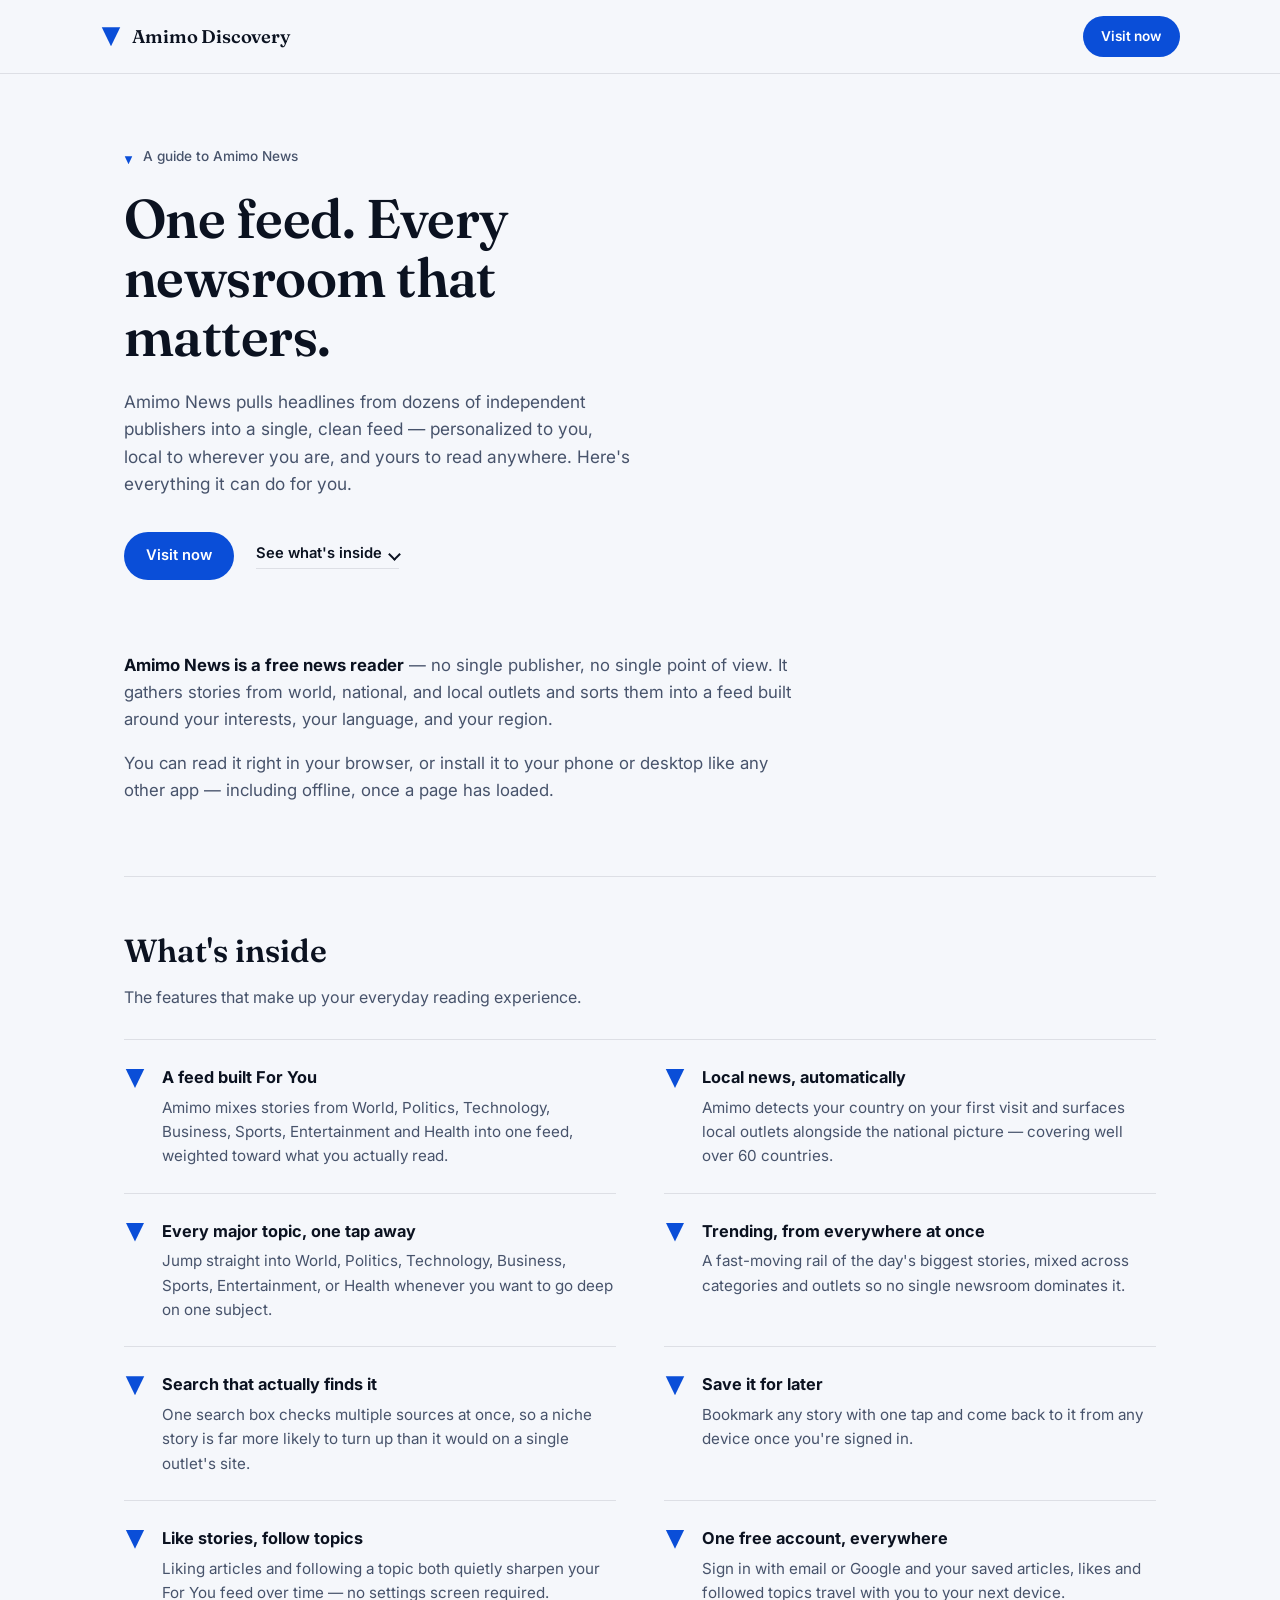
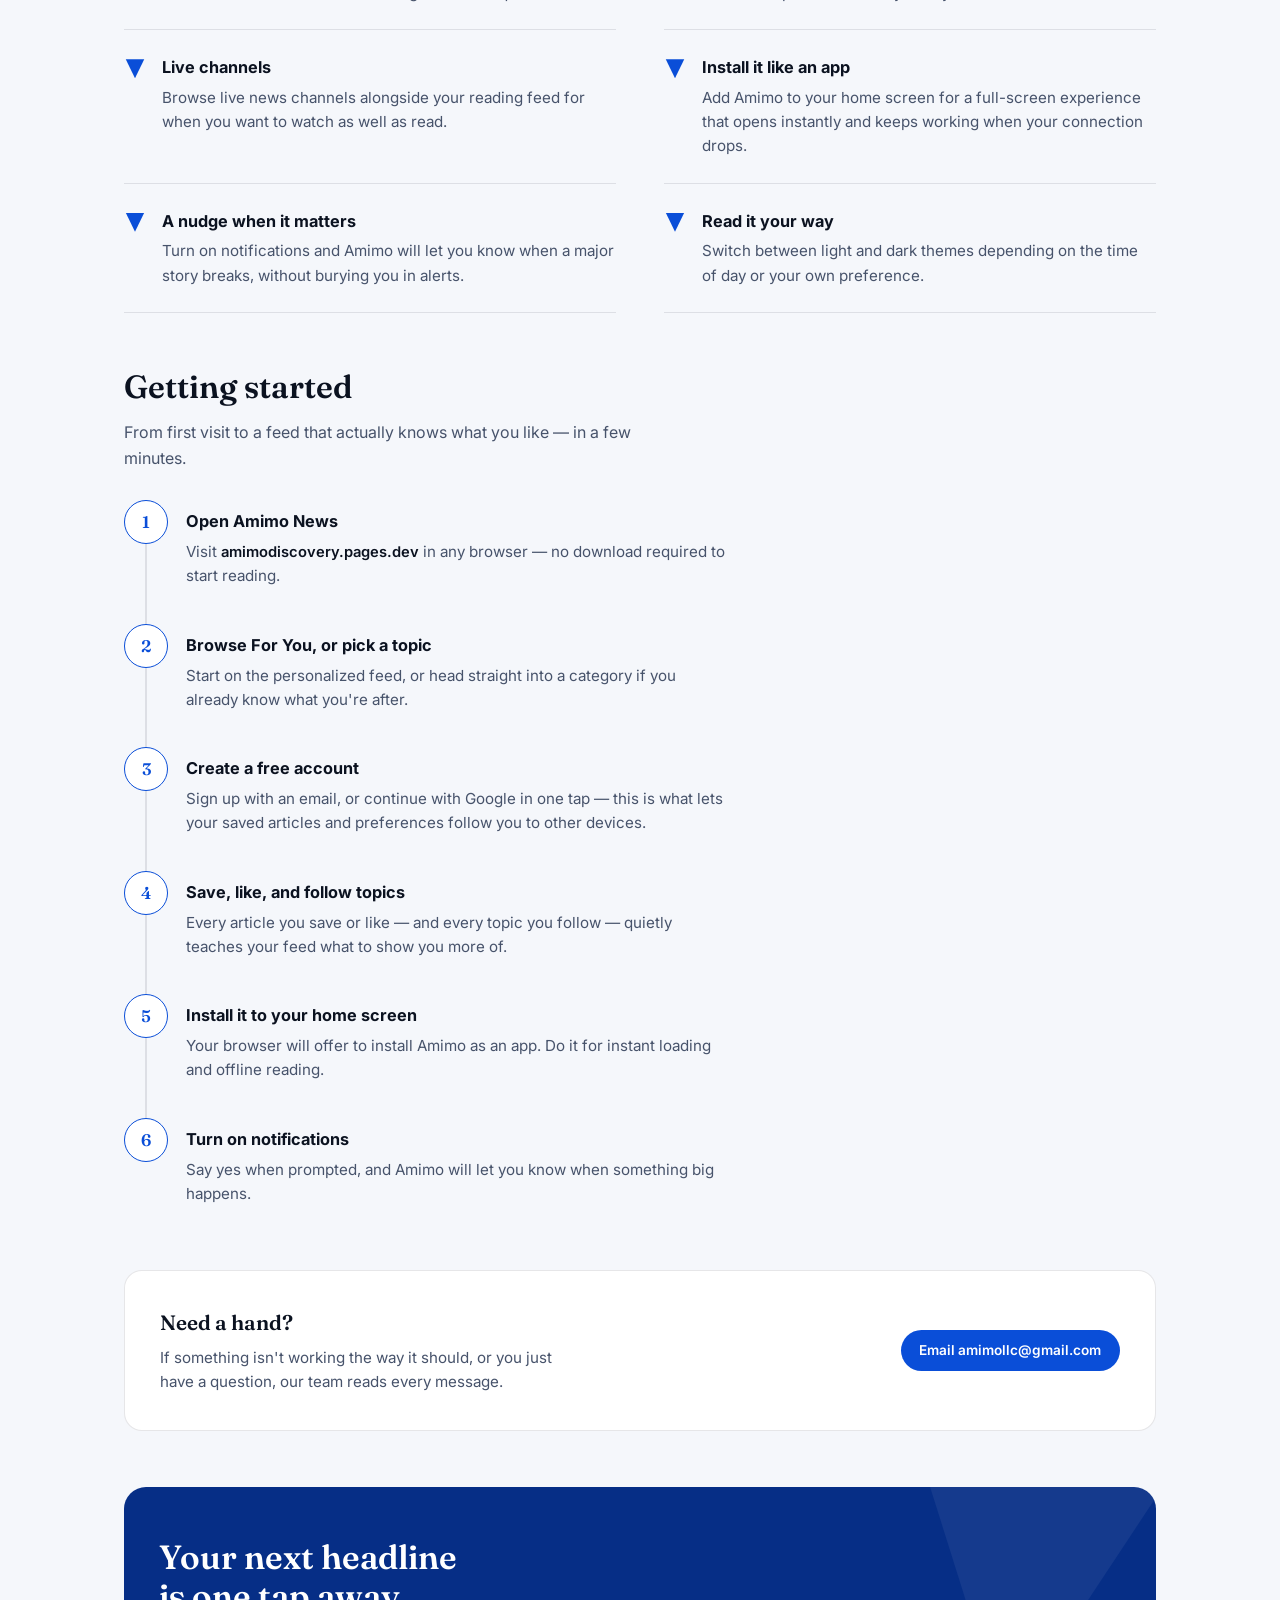
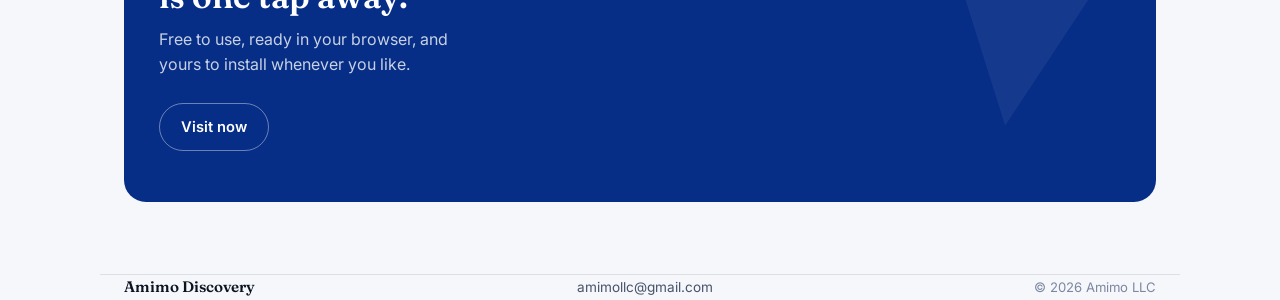
==== commit 3431f54b: "Rename amimo-guide.html to index.html" ====
--- a/index.html
+++ b/index.html
@@ -1,152 +1,418 @@
 <!DOCTYPE html>
 <html lang="en">
 <head>
-    <meta charset="UTF-8" />
-    <meta name="viewport" content="width=device-width, initial-scale=1.0, user-scalable=yes" />
-    <meta http-equiv="Cache-Control" content="no-cache, no-store, must-revalidate" />
-    <meta http-equiv="Pragma" content="no-cache" />
-    <meta http-equiv="Expires" content="0" />
-    <title>Amimo Discovery</title>
-    <link rel="stylesheet" href="style.css?v=2.5" />
-    <link rel="stylesheet" href="https://cdnjs.cloudflare.com/ajax/libs/font-awesome/6.0.0-beta3/css/all.min.css" />
-    <link rel="manifest" href="manifest.json" />
-    <link rel="icon" type="image/png" href="/amimodiscoverynews/icon-512.png" />
+<meta charset="UTF-8" />
+<meta name="viewport" content="width=device-width, initial-scale=1.0" />
+<title>Amimo News — A guide to your feed</title>
+<meta name="description" content="How to use Amimo News: your personalized feed, local news worldwide, saved articles, live channels, and more." />
+<link rel="preconnect" href="https://fonts.googleapis.com">
+<link rel="preconnect" href="https://fonts.gstatic.com" crossorigin>
+<link href="https://fonts.googleapis.com/css2?family=Fraunces:opsz,wght@9..144,500;9..144,600;9..144,700&family=Inter:wght@400;500;600;700&display=swap" rel="stylesheet">
+<style>
+  :root {
+    --ink: #0B1220;
+    --paper: #F5F7FB;
+    --surface: #FFFFFF;
+    --brand: #0A4ED8;
+    --brand-deep: #062E86;
+    --amber: #F2A93B;
+    --slate: #47536B;
+    --slate-soft: #7C87A0;
+    --line: rgba(11, 18, 32, 0.10);
+    --serif: 'Fraunces', Georgia, serif;
+    --sans: 'Inter', -apple-system, BlinkMacSystemFont, system-ui, sans-serif;
+  }
+  * { box-sizing: border-box; }
+  html { scroll-behavior: smooth; }
+  body {
+    margin: 0;
+    background: var(--paper);
+    color: var(--ink);
+    font-family: var(--sans);
+    line-height: 1.6;
+    -webkit-font-smoothing: antialiased;
+  }
+  a { color: inherit; }
+  img, svg { display: block; max-width: 100%; }
+
+  .wrap { max-width: 1080px; margin: 0 auto; padding: 0 1.5rem; }
+
+  /* ---------- Triangle mark (the Amimo logo shape, drawn in CSS) ---------- */
+  .mark {
+    width: 22px; height: 19px;
+    background: var(--brand);
+    clip-path: polygon(8% 0, 92% 0, 50% 100%);
+    flex-shrink: 0;
+  }
+  .mark.amber { background: var(--amber); }
+  .mark.small { width: 9px; height: 8px; margin-top: 6px; }
+  .mark.ghost { background: rgba(255,255,255,0.16); }
+
+  /* ---------- Header ---------- */
+  header {
+    position: sticky; top: 0; z-index: 20;
+    background: rgba(245,247,251,0.92);
+    backdrop-filter: blur(8px);
+    border-bottom: 1px solid var(--line);
+  }
+  .header-row {
+    display: flex; align-items: center; justify-content: space-between;
+    padding: 1rem 0;
+  }
+  .brand-lockup { display: flex; align-items: center; gap: 0.65rem; text-decoration: none; }
+  .brand-lockup .word { font-family: var(--serif); font-weight: 600; font-size: 1.15rem; letter-spacing: -0.01em; }
+  .btn {
+    display: inline-flex; align-items: center; gap: 0.5rem;
+    font-family: var(--sans); font-weight: 600; font-size: 0.92rem;
+    padding: 0.7rem 1.3rem; border-radius: 999px;
+    text-decoration: none; border: 1px solid transparent; cursor: pointer;
+    transition: transform 0.15s ease, background 0.15s ease, border-color 0.15s ease;
+  }
+  .btn-primary { background: var(--brand); color: #fff; }
+  .btn-primary:hover { background: var(--brand-deep); transform: translateY(-1px); }
+  .btn-ghost-light { background: transparent; color: #fff; border-color: rgba(255,255,255,0.4); }
+  .btn-ghost-light:hover { border-color: #fff; }
+  .btn-sm { padding: 0.55rem 1.1rem; font-size: 0.85rem; }
+  .chevron { width: 9px; height: 9px; border-right: 2px solid currentColor; border-bottom: 2px solid currentColor; transform: rotate(-45deg); }
+
+  /* ---------- Hero ---------- */
+  .hero { padding: 4.5rem 0 3.5rem; }
+  .hero-eyebrow-mark { display: flex; align-items: center; gap: 0.6rem; margin-bottom: 1.4rem; }
+  .hero-eyebrow-mark span { font-size: 0.85rem; color: var(--slate); font-weight: 500; }
+  h1.hero-title {
+    font-family: var(--serif); font-weight: 600;
+    font-size: clamp(2.1rem, 5vw, 3.4rem);
+    line-height: 1.08; letter-spacing: -0.01em;
+    max-width: 16ch; margin: 0 0 1.3rem;
+  }
+  .hero-sub {
+    font-size: 1.08rem; color: var(--slate);
+    max-width: 46ch; margin: 0 0 2.1rem;
+  }
+  .hero-ctas { display: flex; align-items: center; gap: 1.4rem; flex-wrap: wrap; }
+  .link-quiet {
+    display: inline-flex; align-items: center; gap: 0.5rem;
+    font-weight: 600; font-size: 0.92rem; color: var(--ink);
+    text-decoration: none; border-bottom: 1.5px solid var(--line);
+    padding-bottom: 2px;
+  }
+  .link-quiet:hover { border-color: var(--ink); }
+  .link-quiet .chevron { transform: rotate(45deg); border-color: var(--ink); }
+
+  /* ---------- Intro ---------- */
+  .intro { padding: 0 0 3.5rem; border-bottom: 1px solid var(--line); }
+  .intro p {
+    font-size: 1.05rem; color: var(--slate);
+    max-width: 62ch;
+  }
+  .intro p + p { margin-top: 1rem; }
+  .intro strong { color: var(--ink); }
+
+  /* ---------- Section heading ---------- */
+  .section-head { padding: 3rem 0 1.8rem; }
+  .section-head h2 {
+    font-family: var(--serif); font-weight: 600;
+    font-size: clamp(1.5rem, 3vw, 2rem);
+    margin: 0 0 0.5rem;
+  }
+  .section-head p { color: var(--slate); margin: 0; max-width: 56ch; }
+
+  /* ---------- Dispatch list (features) ---------- */
+  .dispatch { border-top: 1px solid var(--line); }
+  .dispatch-row {
+    display: grid; grid-template-columns: 22px 1fr;
+    gap: 1rem;
+    padding: 1.5rem 0;
+    border-bottom: 1px solid var(--line);
+  }
+  .dispatch-row .mark { margin-top: 5px; }
+  .dispatch-row h3 {
+    font-family: var(--sans); font-weight: 700; font-size: 1.02rem;
+    margin: 0 0 0.35rem;
+  }
+  .dispatch-row p { margin: 0; color: var(--slate); font-size: 0.95rem; max-width: 58ch; }
+  @media (min-width: 800px) {
+    .dispatch { display: grid; grid-template-columns: 1fr 1fr; column-gap: 3rem; }
+    .dispatch-row { border-bottom: 1px solid var(--line); }
+  }
+
+  /* ---------- Steps (real sequence) ---------- */
+  .steps { padding-bottom: 1rem; }
+  .step {
+    display: grid; grid-template-columns: 44px 1fr;
+    gap: 1.1rem;
+    position: relative;
+    padding-bottom: 2.2rem;
+  }
+  .step:last-child { padding-bottom: 0; }
+  .step-num {
+    width: 44px; height: 44px; border-radius: 50%;
+    background: var(--surface); border: 1.5px solid var(--brand);
+    color: var(--brand); font-family: var(--serif); font-weight: 600; font-size: 1.05rem;
+    display: flex; align-items: center; justify-content: center;
+    z-index: 1;
+  }
+  .step::before {
+    content: ''; position: absolute; left: 21px; top: 44px; bottom: -2.2rem;
+    width: 1.5px; background: var(--line);
+  }
+  .step:last-child::before { display: none; }
+  .step h3 { font-family: var(--sans); font-weight: 700; font-size: 1.02rem; margin: 0.5rem 0 0.35rem; }
+  .step p { margin: 0; color: var(--slate); font-size: 0.95rem; max-width: 54ch; }
+
+  /* ---------- Support band ---------- */
+  .support {
+    background: var(--surface); border: 1px solid var(--line); border-radius: 18px;
+    padding: 2.2rem; margin: 3rem 0;
+    display: flex; flex-wrap: wrap; align-items: center; justify-content: space-between; gap: 1.5rem;
+  }
+  .support h3 { font-family: var(--serif); font-size: 1.3rem; font-weight: 600; margin: 0 0 0.4rem; }
+  .support p { margin: 0; color: var(--slate); font-size: 0.95rem; max-width: 42ch; }
+
+  /* ---------- Final CTA band ---------- */
+  .cta-band {
+    position: relative; overflow: hidden;
+    background: var(--brand-deep); color: #fff;
+    border-radius: 22px;
+    padding: 3.2rem 2.2rem;
+    margin: 3.5rem 0 4.5rem;
+  }
+  .cta-band .mark-bg {
+    position: absolute; right: -40px; top: -60px;
+    width: 340px; height: 300px;
+    background: rgba(255,255,255,0.06);
+    clip-path: polygon(8% 0, 92% 0, 50% 100%);
+    transform: rotate(8deg);
+  }
+  .cta-band-content { position: relative; max-width: 30ch; }
+  .cta-band h2 {
+    font-family: var(--serif); font-weight: 600; font-size: clamp(1.5rem, 3vw, 2.1rem);
+    margin: 0 0 0.7rem; line-height: 1.15;
+  }
+  .cta-band p { color: rgba(255,255,255,0.78); margin: 0 0 1.6rem; }
+
+  /* ---------- Footer ---------- */
+  footer {
+    border-top: 1px solid var(--line);
+    padding: 2rem 0 3rem;
+    display: flex; flex-wrap: wrap; align-items: center; justify-content: space-between; gap: 1rem;
+  }
+  footer .word { font-family: var(--serif); font-weight: 600; font-size: 0.95rem; }
+  footer .fine { color: var(--slate-soft); font-size: 0.82rem; }
+  footer a { text-decoration: none; color: var(--slate); font-size: 0.85rem; }
+  footer a:hover { color: var(--ink); }
+
+  @media (max-width: 560px) {
+    .hero { padding: 3rem 0 2.5rem; }
+    .support { flex-direction: column; align-items: flex-start; }
+    .cta-band { padding: 2.4rem 1.4rem; }
+  }
+</style>
 </head>
 <body>
 
-    <!-- ===== HEADER ===== -->
-    <header class="main-header">
-        <div class="logo-area">
-            <button class="hamburger" id="hamburgerBtn" aria-label="Menu"><i class="fas fa-bars"></i></button>
-            <div class="logo">Amimo Discovery</div>
-        </div>
-        <div class="location-badge" id="countryBadge"><i class="fas fa-map-marker-alt"></i> locating…</div>
-    </header>
-
-    <!-- ===== SEARCH ===== -->
-    <div class="search-zone" id="searchZone">
-        <div class="search-wrapper">
-            <i class="fas fa-search" style="color: var(--accent-blue);"></i>
-            <input type="text" id="searchInput" placeholder="Search news…" />
-            <button id="searchBtn"><i class="fas fa-search"></i></button>
-        </div>
-    </div>
-    <div id="loadingProgress" class="loading-progress"></div>
-
-    <!-- ===== MAIN APP ===== -->
-    <div id="appView">
-
-        <!-- Category Pills -->
-        <div class="categories-row" id="categoryScroll">
-            <a class="cat-pill active" href="index.html"><i class="fas fa-globe"></i> All</a>
-            <a class="cat-pill" href="Local.html"><i class="fas fa-location-dot"></i> Local</a>
-            <a class="cat-pill" href="World.html"><i class="fas fa-landmark"></i> World</a>
-            <a class="cat-pill" href="Politics.html"><i class="fas fa-landmark"></i> Politics</a>
-            <a class="cat-pill" href="Technology.html"><i class="fas fa-microchip"></i> Tech</a>
-            <a class="cat-pill" href="Sports.html"><i class="fas fa-futbol"></i> Sports</a>
-            <a class="cat-pill" href="Entertainment.html"><i class="fas fa-mask"></i> Entertainment</a>
-            <a class="cat-pill" href="Business.html"><i class="fas fa-chart-line"></i> Business</a>
-            <a class="cat-pill" href="Health.html"><i class="fas fa-heartbeat"></i> Health</a>
-        </div>
-
-        <div class="ad-banner" id="globalAdBanner"><i class="fas fa-ad"></i> Advertisement · Your banner could be here</div>
-
-        <!-- Trending (index only) -->
-        <div class="trending-section" id="trendingSection">
-            <div class="trending-title"><i class="fas fa-fire"></i> Trending Now</div>
-            <div class="trending-carousel" id="trendingCarousel"></div>
-        </div>
-
-        <!-- News Feed -->
-        <div id="newsFeedContainer">
-            <div id="statusMsg"><div class="loader"></div> Loading fresh news…</div>
-            <div id="newsFeed" class="news-feed"></div>
-            <div id="loadSentinel" style="height:20px;"></div>
-        </div>
-    </div>
-
-    <!-- ===== SAVED VIEW ===== -->
-    <div id="savedView" style="display:none;">
-        <div style="padding:1rem;background:var(--card-bg);margin:1rem 1.2rem;border-radius:32px;text-align:center;">
-            <i class="fas fa-bookmark"></i> <strong>Your offline library</strong>
-        </div>
-        <div id="savedFeedContainer">
-            <div id="savedFeed" class="saved-feed"></div>
-        </div>
-    </div>
-
-    <!-- ===== TOOLS VIEW ===== -->
-    <div id="toolsView" style="display:none; padding:1rem 1.5rem;">
-        <h2><i class="fas fa-tools"></i> Tools</h2>
-        <div style="display:flex;flex-wrap:wrap;gap:1rem;margin-top:1rem;">
-            <button class="tool-btn" id="scanJunkBtn"><i class="fas fa-trash-alt"></i> Scan Junk Files</button>
-            <button class="tool-btn" id="scanBigFilesBtn"><i class="fas fa-file-archive"></i> Find Big Files</button>
-            <button class="tool-btn" id="accessFilesBtn"><i class="fas fa-folder-open"></i> Browse Files</button>
-        </div>
-        <div id="toolOutput" style="margin-top:1.5rem;background:var(--card-bg);border-radius:28px;padding:1rem;max-height:400px;overflow-y:auto;">
-            <p>Select a tool above.</p>
-        </div>
-    </div>
-
-    <!-- ===== LIVE VIEW ===== -->
-    <div id="liveView" style="display:none; padding:1rem 1.5rem;">
-        <h2><i class="fas fa-broadcast-tower"></i> Live</h2>
-        <div style="margin-top:1rem;background:var(--card-bg);border-radius:28px;padding:1rem;min-height:300px;">
-            <iframe id="liveIframe" src="about:blank" style="width:100%;height:400px;border:none;border-radius:16px;"></iframe>
-        </div>
-    </div>
-
-    <!-- ===== FOOTER ===== -->
-    <footer>
-        <i class="fas fa-bookmark"></i> Offline saved · <span id="savedCounter">0</span> saved ·
-        <button id="viewSavedBtn" style="background:none;border:none;color:var(--accent-glow);cursor:pointer;">📚 View saved</button><br />
-        © Amimo Discovery, Inc.
-    </footer>
-
-    <!-- ===== BOTTOM NAV ===== -->
-    <div class="bottom-nav" id="bottomNav">
-        <button class="nav-item active" data-nav="home"><i class="fas fa-home"></i><span>Home</span></button>
-        <button class="nav-item" data-nav="saved"><i class="fas fa-save"></i><span>Saved</span></button>
-        <button class="nav-item" data-nav="tools"><i class="fas fa-tools"></i><span>Tools</span></button>
-        <button class="nav-item" data-nav="live"><i class="fas fa-broadcast-tower"></i><span>Live</span></button>
-    </div>
-
-    <!-- ===== SIDE MENU ===== -->
-    <div class="overlay" id="overlay"></div>
-    <div class="side-menu" id="sideMenu">
-        <div style="display:flex;justify-content:space-between;align-items:center;">
-            <h3><i class="fas fa-bars"></i> Menu</h3>
-            <button id="closeMenuBtn" style="background:none;border:none;font-size:1.8rem;cursor:pointer;">&times;</button>
-        </div>
-        <div class="menu-item" id="menuHome"><i class="fas fa-home"></i> Home</div>
-        <div class="menu-item" id="menuTrending"><i class="fas fa-fire"></i> Trending</div>
-        <div class="menu-item" id="menuNotification"><i class="fas fa-bell"></i> Notifications <span class="notification-badge">3</span></div>
-        <div class="menu-item" id="menuSearch"><i class="fas fa-search"></i> Search Focus</div>
-        <div class="menu-item" id="menuAbout"><i class="fas fa-info-circle"></i> About Amimo</div>
-        <div class="theme-toggle">
-            <span><i class="fas fa-moon"></i> Dark / Light</span>
-            <label><input type="checkbox" id="themeSwitch" /> <span style="margin-left:8px;">🌓</span></label>
-        </div>
-        <div class="menu-item" id="menuSaved"><i class="fas fa-database"></i> Saved Articles</div>
-        <div class="menu-item" id="menuTools"><i class="fas fa-tools"></i> Tools</div>
-        <div class="menu-item" id="menuLive"><i class="fas fa-broadcast-tower"></i> Live</div>
-        <div><small><i class="fas fa-info-circle"></i> Tap "Save" on any article → stored offline.</small></div>
-    </div>
-
-    <div id="offlineMessage" style="display:none;position:fixed;bottom:80px;left:50%;transform:translateX(-50%);background:var(--accent-dark);color:white;padding:0.5rem 1.5rem;border-radius:40px;z-index:9999;font-size:0.85rem;box-shadow:var(--shadow-md);">
-        <i class="fas fa-wifi"></i> You are offline
-    </div>
-
-    <script src="main.js?v=2.5"></script>
-    <script>
-        if ('serviceWorker' in navigator) {
-            window.addEventListener('load', async () => {
-                try {
-                    const registration = await navigator.serviceWorker.register('/amimodiscoverynews/sw.js');
-                    console.log('SW registered:', registration);
-                } catch (e) { console.log('SW registration skipped:', e); }
-            });
-        }
-    </script>
+<header>
+  <div class="wrap header-row">
+    <a class="brand-lockup" href="#top">
+      <span class="mark" aria-hidden="true"></span>
+      <span class="word">Amimo Discovery</span>
+    </a>
+    <a class="btn btn-primary btn-sm" href="https://amimodiscovery.pages.dev" target="_blank" rel="noopener">Visit now</a>
+  </div>
+</header>
+
+<main id="top" class="wrap">
+
+  <section class="hero">
+    <div class="hero-eyebrow-mark">
+      <span class="mark small" aria-hidden="true"></span>
+      <span>A guide to Amimo News</span>
+    </div>
+    <h1 class="hero-title">One feed. Every newsroom that matters.</h1>
+    <p class="hero-sub">Amimo News pulls headlines from dozens of independent publishers into a single, clean feed — personalized to you, local to wherever you are, and yours to read anywhere. Here's everything it can do for you.</p>
+    <div class="hero-ctas">
+      <a class="btn btn-primary" href="https://amimodiscovery.pages.dev" target="_blank" rel="noopener">Visit now</a>
+      <a class="link-quiet" href="#features">
+        See what's inside
+        <span class="chevron" aria-hidden="true"></span>
+      </a>
+    </div>
+  </section>
+
+  <section class="intro">
+    <p><strong>Amimo News is a free news reader</strong> — no single publisher, no single point of view. It gathers stories from world, national, and local outlets and sorts them into a feed built around your interests, your language, and your region.</p>
+    <p>You can read it right in your browser, or install it to your phone or desktop like any other app — including offline, once a page has loaded.</p>
+  </section>
+
+  <section id="features">
+    <div class="section-head">
+      <h2>What's inside</h2>
+      <p>The features that make up your everyday reading experience.</p>
+    </div>
+    <div class="dispatch">
+      <div class="dispatch-row">
+        <span class="mark" aria-hidden="true"></span>
+        <div>
+          <h3>A feed built For You</h3>
+          <p>Amimo mixes stories from World, Politics, Technology, Business, Sports, Entertainment and Health into one feed, weighted toward what you actually read.</p>
+        </div>
+      </div>
+      <div class="dispatch-row">
+        <span class="mark" aria-hidden="true"></span>
+        <div>
+          <h3>Local news, automatically</h3>
+          <p>Amimo detects your country on your first visit and surfaces local outlets alongside the national picture — covering well over 60 countries.</p>
+        </div>
+      </div>
+      <div class="dispatch-row">
+        <span class="mark" aria-hidden="true"></span>
+        <div>
+          <h3>Every major topic, one tap away</h3>
+          <p>Jump straight into World, Politics, Technology, Business, Sports, Entertainment, or Health whenever you want to go deep on one subject.</p>
+        </div>
+      </div>
+      <div class="dispatch-row">
+        <span class="mark" aria-hidden="true"></span>
+        <div>
+          <h3>Trending, from everywhere at once</h3>
+          <p>A fast-moving rail of the day's biggest stories, mixed across categories and outlets so no single newsroom dominates it.</p>
+        </div>
+      </div>
+      <div class="dispatch-row">
+        <span class="mark" aria-hidden="true"></span>
+        <div>
+          <h3>Search that actually finds it</h3>
+          <p>One search box checks multiple sources at once, so a niche story is far more likely to turn up than it would on a single outlet's site.</p>
+        </div>
+      </div>
+      <div class="dispatch-row">
+        <span class="mark" aria-hidden="true"></span>
+        <div>
+          <h3>Save it for later</h3>
+          <p>Bookmark any story with one tap and come back to it from any device once you're signed in.</p>
+        </div>
+      </div>
+      <div class="dispatch-row">
+        <span class="mark" aria-hidden="true"></span>
+        <div>
+          <h3>Like stories, follow topics</h3>
+          <p>Liking articles and following a topic both quietly sharpen your For You feed over time — no settings screen required.</p>
+        </div>
+      </div>
+      <div class="dispatch-row">
+        <span class="mark" aria-hidden="true"></span>
+        <div>
+          <h3>One free account, everywhere</h3>
+          <p>Sign in with email or Google and your saved articles, likes and followed topics travel with you to your next device.</p>
+        </div>
+      </div>
+      <div class="dispatch-row">
+        <span class="mark" aria-hidden="true"></span>
+        <div>
+          <h3>Live channels</h3>
+          <p>Browse live news channels alongside your reading feed for when you want to watch as well as read.</p>
+        </div>
+      </div>
+      <div class="dispatch-row">
+        <span class="mark" aria-hidden="true"></span>
+        <div>
+          <h3>Install it like an app</h3>
+          <p>Add Amimo to your home screen for a full-screen experience that opens instantly and keeps working when your connection drops.</p>
+        </div>
+      </div>
+      <div class="dispatch-row">
+        <span class="mark" aria-hidden="true"></span>
+        <div>
+          <h3>A nudge when it matters</h3>
+          <p>Turn on notifications and Amimo will let you know when a major story breaks, without burying you in alerts.</p>
+        </div>
+      </div>
+      <div class="dispatch-row">
+        <span class="mark" aria-hidden="true"></span>
+        <div>
+          <h3>Read it your way</h3>
+          <p>Switch between light and dark themes depending on the time of day or your own preference.</p>
+        </div>
+      </div>
+    </div>
+  </section>
+
+  <section id="getting-started">
+    <div class="section-head">
+      <h2>Getting started</h2>
+      <p>From first visit to a feed that actually knows what you like — in a few minutes.</p>
+    </div>
+    <div class="steps">
+      <div class="step">
+        <div class="step-num">1</div>
+        <div>
+          <h3>Open Amimo News</h3>
+          <p>Visit <a class="link-quiet" style="border:none;padding:0;" href="https://amimodiscovery.pages.dev" target="_blank" rel="noopener">amimodiscovery.pages.dev</a> in any browser — no download required to start reading.</p>
+        </div>
+      </div>
+      <div class="step">
+        <div class="step-num">2</div>
+        <div>
+          <h3>Browse For You, or pick a topic</h3>
+          <p>Start on the personalized feed, or head straight into a category if you already know what you're after.</p>
+        </div>
+      </div>
+      <div class="step">
+        <div class="step-num">3</div>
+        <div>
+          <h3>Create a free account</h3>
+          <p>Sign up with an email, or continue with Google in one tap — this is what lets your saved articles and preferences follow you to other devices.</p>
+        </div>
+      </div>
+      <div class="step">
+        <div class="step-num">4</div>
+        <div>
+          <h3>Save, like, and follow topics</h3>
+          <p>Every article you save or like — and every topic you follow — quietly teaches your feed what to show you more of.</p>
+        </div>
+      </div>
+      <div class="step">
+        <div class="step-num">5</div>
+        <div>
+          <h3>Install it to your home screen</h3>
+          <p>Your browser will offer to install Amimo as an app. Do it for instant loading and offline reading.</p>
+        </div>
+      </div>
+      <div class="step">
+        <div class="step-num">6</div>
+        <div>
+          <h3>Turn on notifications</h3>
+          <p>Say yes when prompted, and Amimo will let you know when something big happens.</p>
+        </div>
+      </div>
+    </div>
+  </section>
+
+  <div class="support">
+    <div>
+      <h3>Need a hand?</h3>
+      <p>If something isn't working the way it should, or you just have a question, our team reads every message.</p>
+    </div>
+    <a class="btn btn-primary btn-sm email" href="mailto:amimollc@gmail.com" style="text-decoration:none;">Email amimollc@gmail.com</a>
+  </div>
+
+  <section class="cta-band">
+    <span class="mark-bg" aria-hidden="true"></span>
+    <div class="cta-band-content">
+      <h2>Your next headline is one tap away.</h2>
+      <p>Free to use, ready in your browser, and yours to install whenever you like.</p>
+      <a class="btn btn-ghost-light" href="https://amimodiscovery.pages.dev" target="_blank" rel="noopener">Visit now</a>
+    </div>
+  </section>
+
+</main>
+
+<footer class="wrap">
+  <span class="word">Amimo Discovery</span>
+  <a href="mailto:amimollc@gmail.com">amimollc@gmail.com</a>
+  <span class="fine">© <span id="year"></span> Amimo LLC</span>
+</footer>
+
+<script>document.getElementById('year').textContent = new Date().getFullYear();</script>
 </body>
-</html>+</html>
